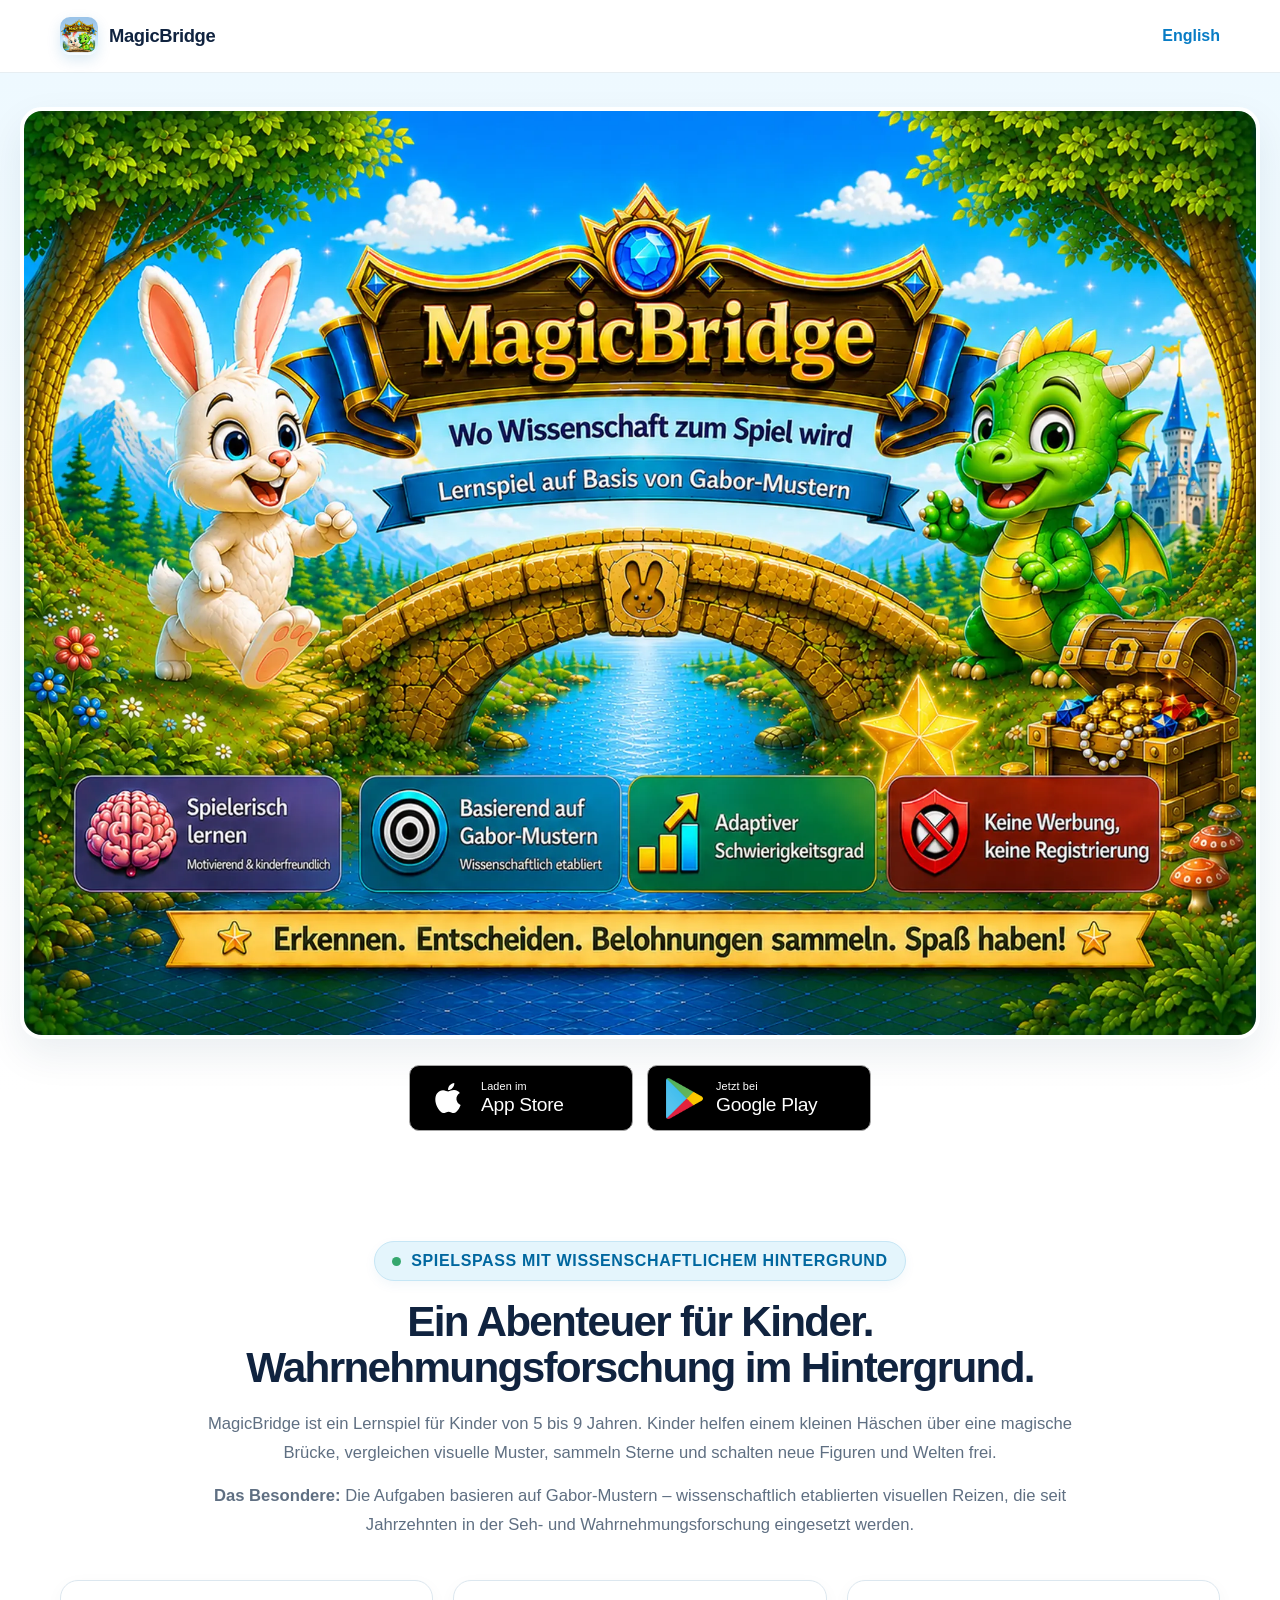
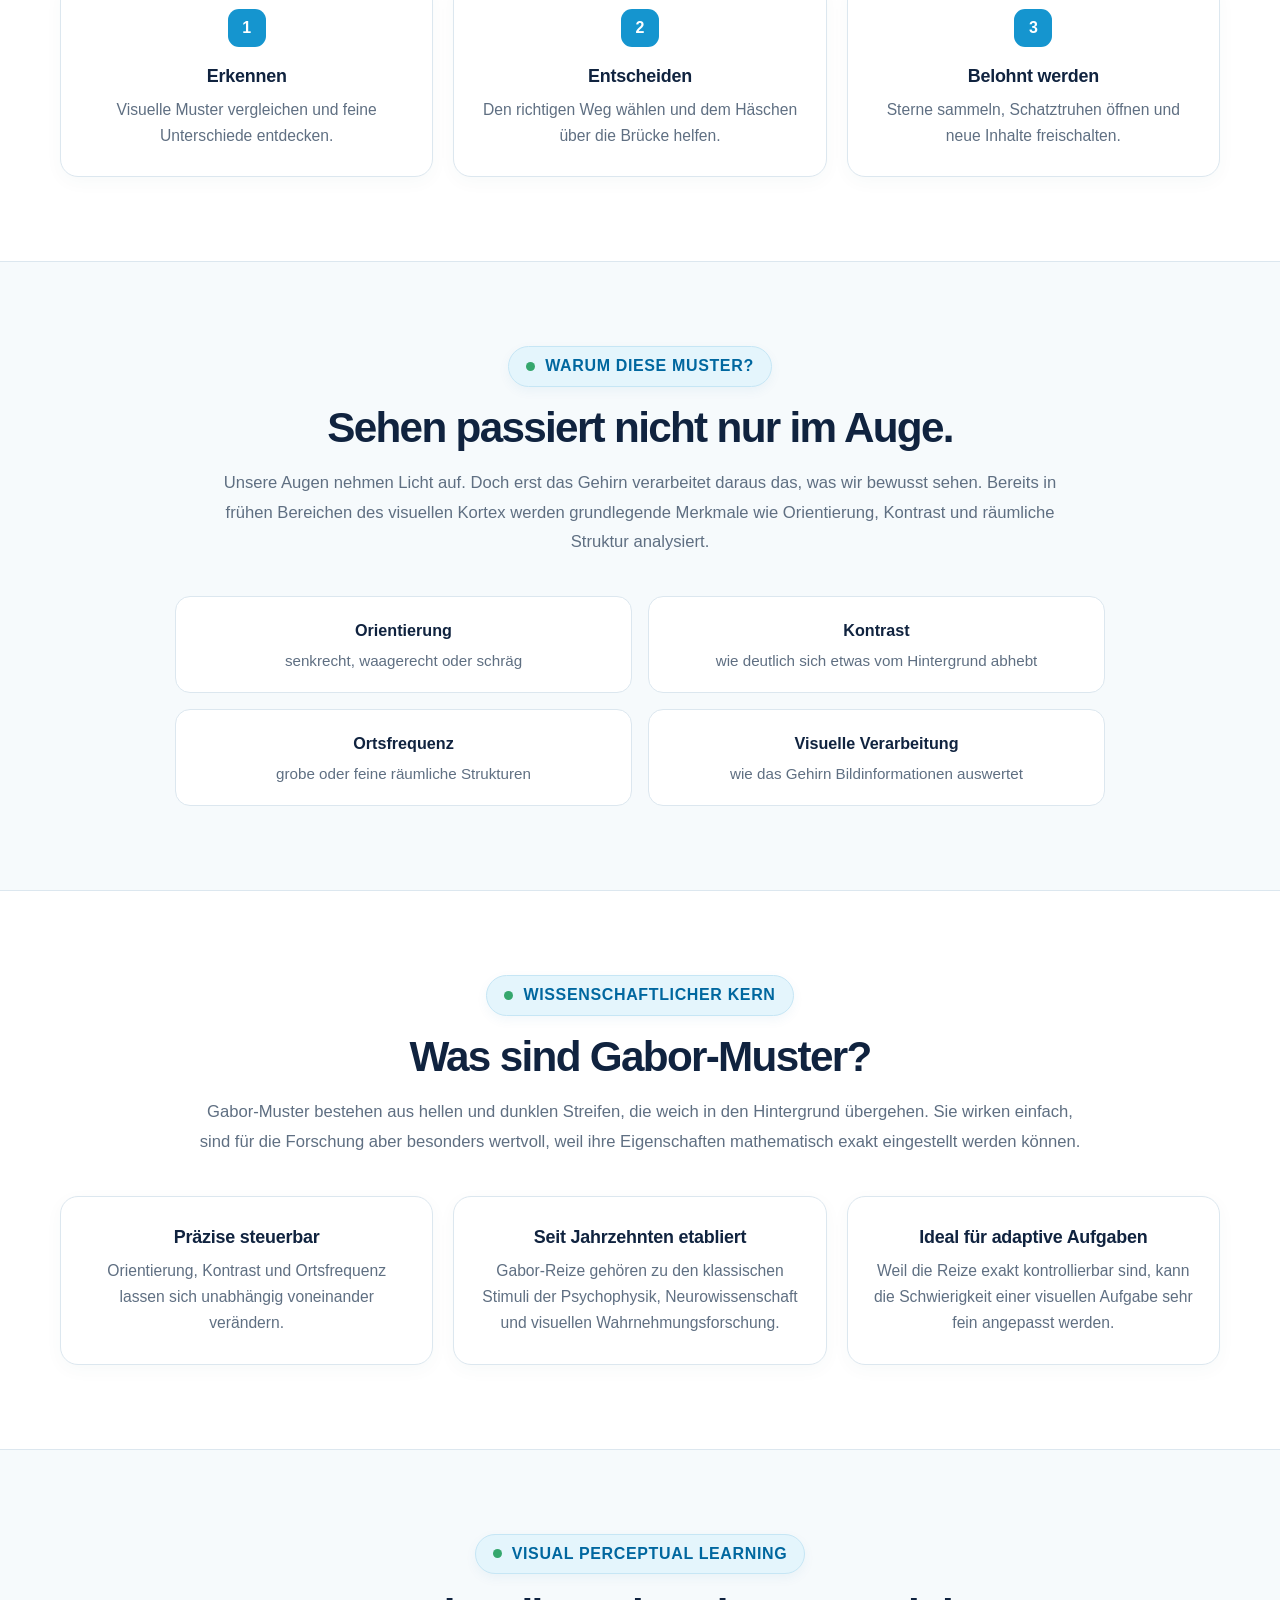
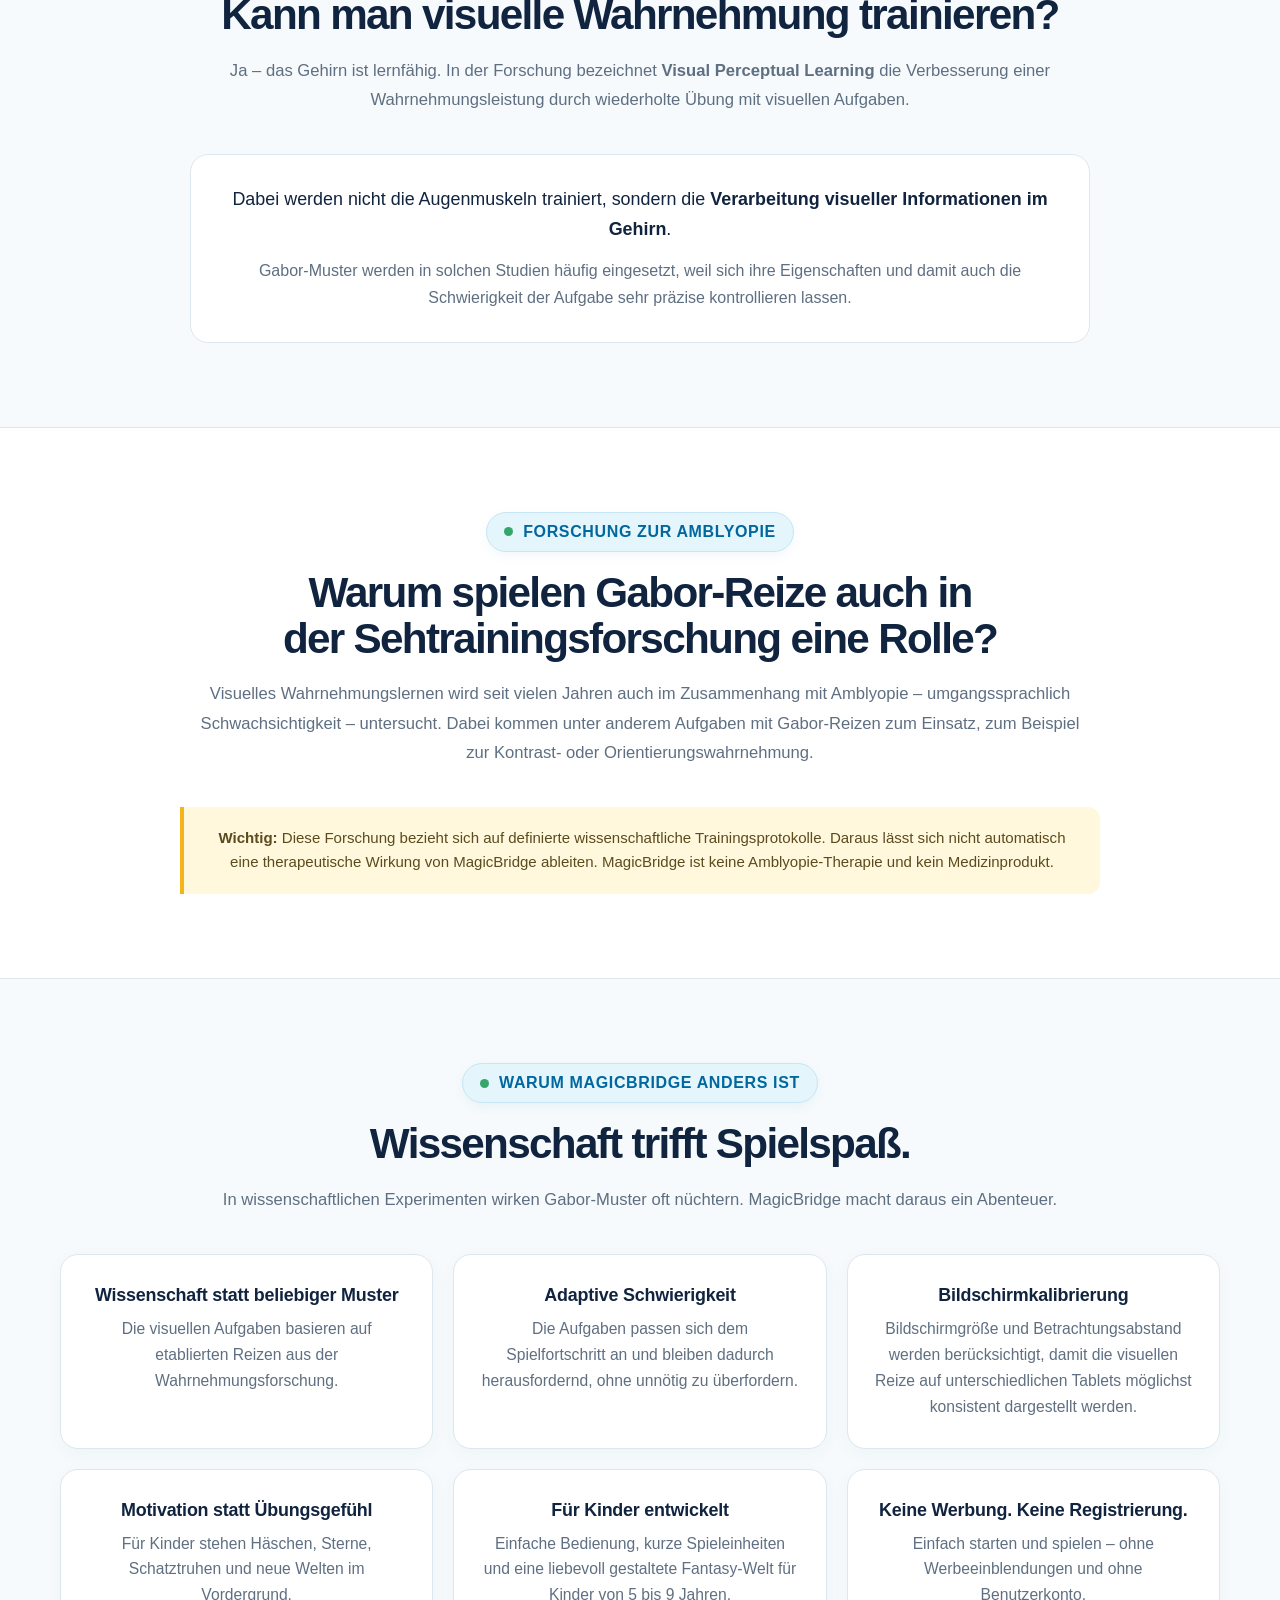
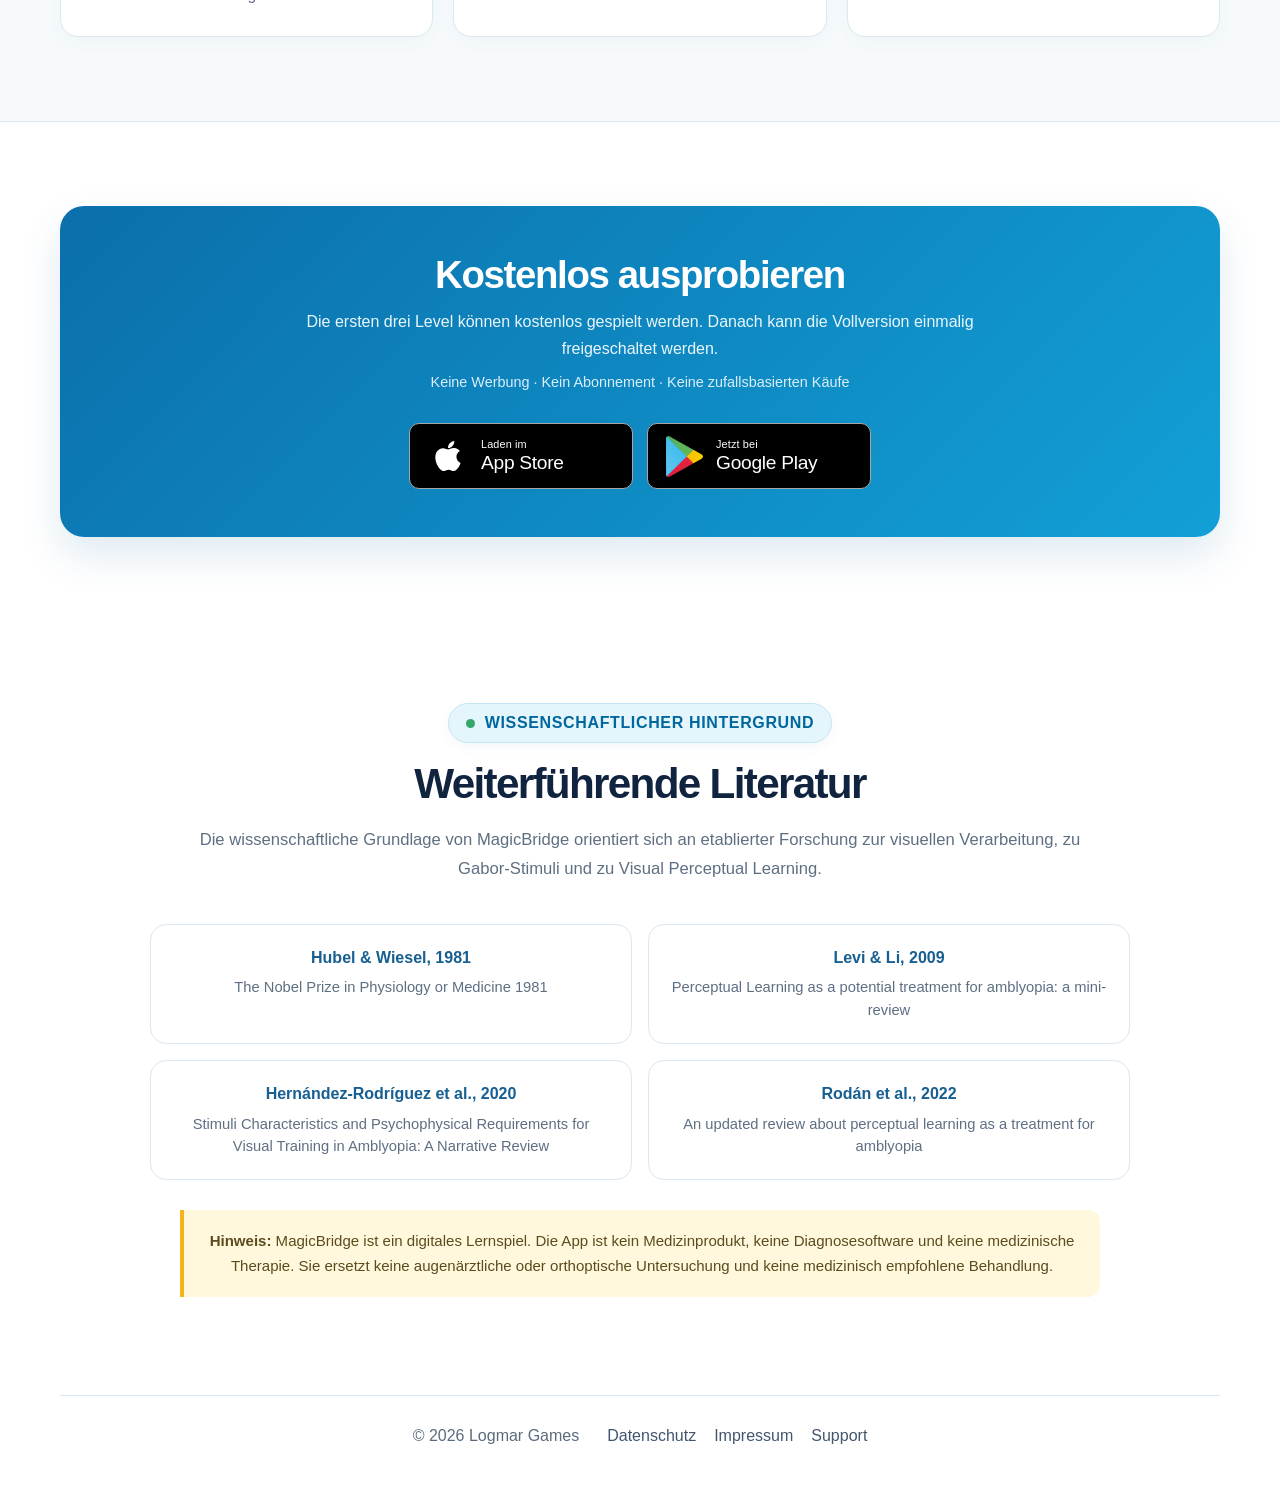
==== index.html @ a74303e8 "Standardize scientific literature references" ====
<!doctype html>
<html lang="de">
<head>
  <meta charset="utf-8">
  <meta name="viewport" content="width=device-width,initial-scale=1">
  <meta name="description" content="MagicBridge – ein wissenschaftlich inspiriertes Lernspiel für Kinder auf Basis von Gabor-Mustern aus der visuellen Wahrnehmungsforschung.">
  <title>MagicBridge – Wo Wissenschaft zum Spiel wird</title>
  <link rel="icon" href="/assets/app-icon.png">
  <link rel="stylesheet" href="/assets/site.css?v=20260907-7">
</head>
<body class="home-page">
  <header class="site-header">
    <div class="wrap nav">
      <a class="brand" href="/" aria-label="MagicBridge Startseite"><img class="brand-mark" src="/assets/app-icon.png" alt=""><span>MagicBridge</span></a>
      <a class="home-lang" href="/en/" lang="en">English</a>
    </div>
  </header>
  <main>
    <section class="home-main">
      <div class="home-wrap">
        <img class="showcase-image" src="/assets/showcase-de.webp" alt="MagicBridge – Wo Wissenschaft zum Spiel wird. Lernspiel auf Basis von Gabor-Mustern.">
        <div class="stores home-stores" aria-label="MagicBridge herunterladen">
          <a class="store" href="https://apps.apple.com/us/app/magicbridge-gabor-game/id6802226492" target="_blank" rel="noopener"><svg viewBox="0 0 24 24" aria-hidden="true"><path d="M17.05 20.28c-.98.95-2.05.8-3.08.35-1.09-.46-2.09-.48-3.24 0-1.44.62-2.2.44-3.06-.35C2.79 15.25 3.51 7.59 9.05 7.31c1.35.07 2.29.74 3.08.79 1.18-.24 2.31-.93 3.57-.84 1.51.12 2.65.72 3.4 1.8-3.12 1.87-2.38 5.98.48 7.13-.57 1.5-1.31 2.99-2.53 4.1zM12.03 7.25C11.88 5.02 13.69 3.18 15.77 3c.29 2.58-2.34 4.5-3.74 4.25z"/></svg><span><small>Laden im</small><b>App Store</b></span></a>
          <a class="store" href="https://play.google.com/store/apps/details?id=games.logmar.magicbridge" target="_blank" rel="noopener"><svg viewBox="0 0 24 24" aria-hidden="true"><path d="M3.18 2.44c-.4.43-.64 1.09-.64 1.94v15.24c0 .85.24 1.51.65 1.94l.07.06L12 12.88v-1.76L3.25 2.38l-.07.06zm11.73 13.35L12 12.88v-1.76l2.92-2.92.07.04 3.46 1.97c.99.56.99 1.48 0 2.05l-3.46 1.97-.08.06zm-.89.89L11.12 13.77 4.03 20.86c.52.55 1.39.62 2.36.07l7.63-4.25zM4.03 3.14l7.09 7.09 2.9-2.91-7.63-4.25c-.97-.54-1.84-.47-2.36.07z"/></svg><span><small>Jetzt bei</small><b>Google Play</b></span></a>
        </div>
      </div>
    </section>

    <section class="section home-intro"><div class="wrap"><div class="section-head section-head-wide centered"><span class="eyebrow">Spielspaß mit wissenschaftlichem Hintergrund</span><h2>Ein Abenteuer für Kinder. Wahrnehmungsforschung im Hintergrund.</h2><p>MagicBridge ist ein Lernspiel für Kinder von 5 bis 9 Jahren. Kinder helfen einem kleinen Häschen über eine magische Brücke, vergleichen visuelle Muster, sammeln Sterne und schalten neue Figuren und Welten frei.</p><p><strong>Das Besondere:</strong> Die Aufgaben basieren auf Gabor-Mustern – wissenschaftlich etablierten visuellen Reizen, die seit Jahrzehnten in der Seh- und Wahrnehmungsforschung eingesetzt werden.</p></div><div class="cards cards-3"><article class="card"><div class="num">1</div><h3>Erkennen</h3><p>Visuelle Muster vergleichen und feine Unterschiede entdecken.</p></article><article class="card"><div class="num">2</div><h3>Entscheiden</h3><p>Den richtigen Weg wählen und dem Häschen über die Brücke helfen.</p></article><article class="card"><div class="num">3</div><h3>Belohnt werden</h3><p>Sterne sammeln, Schatztruhen öffnen und neue Inhalte freischalten.</p></article></div></div></section>

    <section class="section section-soft"><div class="wrap narrow-content"><div class="section-head section-head-wide"><span class="eyebrow">Warum diese Muster?</span><h2>Sehen passiert nicht nur im Auge.</h2><p>Unsere Augen nehmen Licht auf. Doch erst das Gehirn verarbeitet daraus das, was wir bewusst sehen. Bereits in frühen Bereichen des visuellen Kortex werden grundlegende Merkmale wie Orientierung, Kontrast und räumliche Struktur analysiert.</p></div><div class="feature-grid"><div class="feature"><strong>Orientierung</strong><span>senkrecht, waagerecht oder schräg</span></div><div class="feature"><strong>Kontrast</strong><span>wie deutlich sich etwas vom Hintergrund abhebt</span></div><div class="feature"><strong>Ortsfrequenz</strong><span>grobe oder feine räumliche Strukturen</span></div><div class="feature"><strong>Visuelle Verarbeitung</strong><span>wie das Gehirn Bildinformationen auswertet</span></div></div></div></section>

    <section class="section"><div class="wrap"><div class="section-head section-head-wide"><span class="eyebrow">Wissenschaftlicher Kern</span><h2>Was sind Gabor-Muster?</h2><p>Gabor-Muster bestehen aus hellen und dunklen Streifen, die weich in den Hintergrund übergehen. Sie wirken einfach, sind für die Forschung aber besonders wertvoll, weil ihre Eigenschaften mathematisch exakt eingestellt werden können.</p></div><div class="cards cards-3"><article class="card"><h3>Präzise steuerbar</h3><p>Orientierung, Kontrast und Ortsfrequenz lassen sich unabhängig voneinander verändern.</p></article><article class="card"><h3>Seit Jahrzehnten etabliert</h3><p>Gabor-Reize gehören zu den klassischen Stimuli der Psychophysik, Neurowissenschaft und visuellen Wahrnehmungsforschung.</p></article><article class="card"><h3>Ideal für adaptive Aufgaben</h3><p>Weil die Reize exakt kontrollierbar sind, kann die Schwierigkeit einer visuellen Aufgabe sehr fein angepasst werden.</p></article></div></div></section>

    <section class="section section-soft"><div class="wrap narrow-content"><div class="section-head section-head-wide"><span class="eyebrow">Visual Perceptual Learning</span><h2>Kann man visuelle Wahrnehmung trainieren?</h2><p>Ja – das Gehirn ist lernfähig. In der Forschung bezeichnet <strong>Visual Perceptual Learning</strong> die Verbesserung einer Wahrnehmungsleistung durch wiederholte Übung mit visuellen Aufgaben.</p></div><div class="science-callout"><p class="big-quote">Dabei werden nicht die Augenmuskeln trainiert, sondern die <strong>Verarbeitung visueller Informationen im Gehirn</strong>.</p><p>Gabor-Muster werden in solchen Studien häufig eingesetzt, weil sich ihre Eigenschaften und damit auch die Schwierigkeit der Aufgabe sehr präzise kontrollieren lassen.</p></div></div></section>

    <section class="section"><div class="wrap narrow-content"><div class="section-head section-head-wide"><span class="eyebrow">Forschung zur Amblyopie</span><h2>Warum spielen Gabor-Reize auch in der Sehtrainingsforschung eine Rolle?</h2><p>Visuelles Wahrnehmungslernen wird seit vielen Jahren auch im Zusammenhang mit Amblyopie – umgangssprachlich Schwachsichtigkeit – untersucht. Dabei kommen unter anderem Aufgaben mit Gabor-Reizen zum Einsatz, zum Beispiel zur Kontrast- oder Orientierungswahrnehmung.</p></div><div class="notice"><strong>Wichtig:</strong> Diese Forschung bezieht sich auf definierte wissenschaftliche Trainingsprotokolle. Daraus lässt sich nicht automatisch eine therapeutische Wirkung von MagicBridge ableiten. MagicBridge ist keine Amblyopie-Therapie und kein Medizinprodukt.</div></div></section>

    <section class="section section-soft"><div class="wrap"><div class="section-head section-head-wide centered"><span class="eyebrow">Warum MagicBridge anders ist</span><h2>Wissenschaft trifft Spielspaß.</h2><p>In wissenschaftlichen Experimenten wirken Gabor-Muster oft nüchtern. MagicBridge macht daraus ein Abenteuer.</p></div><div class="cards cards-3 feature-cards"><article class="card"><h3>Wissenschaft statt beliebiger Muster</h3><p>Die visuellen Aufgaben basieren auf etablierten Reizen aus der Wahrnehmungsforschung.</p></article><article class="card"><h3>Adaptive Schwierigkeit</h3><p>Die Aufgaben passen sich dem Spielfortschritt an und bleiben dadurch herausfordernd, ohne unnötig zu überfordern.</p></article><article class="card"><h3>Bildschirmkalibrierung</h3><p>Bildschirmgröße und Betrachtungsabstand werden berücksichtigt, damit die visuellen Reize auf unterschiedlichen Tablets möglichst konsistent dargestellt werden.</p></article><article class="card"><h3>Motivation statt Übungsgefühl</h3><p>Für Kinder stehen Häschen, Sterne, Schatztruhen und neue Welten im Vordergrund.</p></article><article class="card"><h3>Für Kinder entwickelt</h3><p>Einfache Bedienung, kurze Spieleinheiten und eine liebevoll gestaltete Fantasy-Welt für Kinder von 5 bis 9 Jahren.</p></article><article class="card"><h3>Keine Werbung. Keine Registrierung.</h3><p>Einfach starten und spielen – ohne Werbeeinblendungen und ohne Benutzerkonto.</p></article></div></div></section>

    <section class="section"><div class="wrap"><div class="cta"><div class="cta-copy"><h2>Kostenlos ausprobieren</h2><p>Die ersten drei Level können kostenlos gespielt werden. Danach kann die Vollversion einmalig freigeschaltet werden.</p><p class="cta-micro">Keine Werbung · Kein Abonnement · Keine zufallsbasierten Käufe</p></div><div class="stores cta-stores" aria-label="MagicBridge herunterladen"><a class="store store-light" href="https://apps.apple.com/us/app/magicbridge-gabor-game/id6802226492" target="_blank" rel="noopener"><svg viewBox="0 0 24 24" aria-hidden="true"><path d="M17.05 20.28c-.98.95-2.05.8-3.08.35-1.09-.46-2.09-.48-3.24 0-1.44.62-2.2.44-3.06-.35C2.79 15.25 3.51 7.59 9.05 7.31c1.35.07 2.29.74 3.08.79 1.18-.24 2.31-.93 3.57-.84 1.51.12 2.65.72 3.4 1.8-3.12 1.87-2.38 5.98.48 7.13-.57 1.5-1.31 2.99-2.53 4.1zM12.03 7.25C11.88 5.02 13.69 3.18 15.77 3c.29 2.58-2.34 4.5-3.74 4.25z"/></svg><span><small>Laden im</small><b>App Store</b></span></a><a class="store store-light" href="https://play.google.com/store/apps/details?id=games.logmar.magicbridge" target="_blank" rel="noopener"><svg viewBox="0 0 24 24" aria-hidden="true"><path d="M3.18 2.44c-.4.43-.64 1.09-.64 1.94v15.24c0 .85.24 1.51.65 1.94l.07.06L12 12.88v-1.76L3.25 2.38l-.07.06zm11.73 13.35L12 12.88v-1.76l2.92-2.92.07.04 3.46 1.97c.99.56.99 1.48 0 2.05l-3.46 1.97-.08.06zm-.89.89L11.12 13.77 4.03 20.86c.52.55 1.39.62 2.36.07l7.63-4.25zM4.03 3.14l7.09 7.09 2.9-2.91-7.63-4.25c-.97-.54-1.84-.47-2.36.07z"/></svg><span><small>Jetzt bei</small><b>Google Play</b></span></a></div></div></div></section>

    <section class="section science-sources"><div class="wrap"><div class="section-head section-head-wide"><span class="eyebrow">Wissenschaftlicher Hintergrund</span><h2>Weiterführende Literatur</h2><p>Die wissenschaftliche Grundlage von MagicBridge orientiert sich an etablierter Forschung zur visuellen Verarbeitung, zu Gabor-Stimuli und zu Visual Perceptual Learning.</p></div><div class="source-list"><a href="https://www.nobelprize.org/prizes/medicine/1981/summary/" target="_blank" rel="noopener"><strong>Hubel &amp; Wiesel, 1981</strong><span>The Nobel Prize in Physiology or Medicine 1981</span></a><a href="https://pmc.ncbi.nlm.nih.gov/articles/PMC2764839/" target="_blank" rel="noopener"><strong>Levi &amp; Li, 2009</strong><span>Perceptual Learning as a potential treatment for amblyopia: a mini-review</span></a><a href="https://pmc.ncbi.nlm.nih.gov/articles/PMC7764820/" target="_blank" rel="noopener"><strong>Hernández-Rodríguez et al., 2020</strong><span>Stimuli Characteristics and Psychophysical Requirements for Visual Training in Amblyopia: A Narrative Review</span></a><a href="https://pmc.ncbi.nlm.nih.gov/articles/PMC8712591/" target="_blank" rel="noopener"><strong>Rodán et al., 2022</strong><span>An updated review about perceptual learning as a treatment for amblyopia</span></a></div><div class="notice notice-bottom"><strong>Hinweis:</strong> MagicBridge ist ein digitales Lernspiel. Die App ist kein Medizinprodukt, keine Diagnosesoftware und keine medizinische Therapie. Sie ersetzt keine augenärztliche oder orthoptische Untersuchung und keine medizinisch empfohlene Behandlung.</div></div></section>
  </main>
  <footer class="site-footer home-footer"><div class="wrap footer-row"><span>© 2026 Logmar Games</span><nav class="footer-links" aria-label="Rechtliches und Support"><a href="/privacy/">Datenschutz</a><a href="/impressum/">Impressum</a><a href="/support/">Support</a></nav></div></footer>
</body>
</html>
---- assets/site.css ----
:root{
  --ink:#10233f;
  --muted:#5f6f82;
  --blue:#087cc5;
  --blue-deep:#0a67a3;
  --blue-soft:#eaf7fd;
  --gold:#f4b41b;
  --green:#35a76d;
  --paper:#ffffff;
  --mist:#f6fafc;
  --line:#dce7ef;
  --shadow:0 16px 38px rgba(18,54,82,.08);
}
*{box-sizing:border-box}
html{scroll-behavior:smooth}
body{margin:0;font-family:Inter,ui-sans-serif,-apple-system,BlinkMacSystemFont,"Segoe UI",sans-serif;color:var(--ink);background:#fff;font-size:16px;line-height:1.7;-webkit-font-smoothing:antialiased;text-rendering:optimizeLegibility}
a{color:inherit}
.wrap{width:min(1160px,calc(100% - 48px));margin:auto}
.site-header{position:sticky;top:0;z-index:10;background:rgba(255,255,255,.96);backdrop-filter:blur(14px);border-bottom:1px solid rgba(25,92,131,.10)}
.nav{height:72px;display:flex;align-items:center;justify-content:space-between;gap:28px}
.brand{display:flex;align-items:center;gap:11px;text-decoration:none;font-weight:850;font-size:1.15rem;letter-spacing:-.02em}
.brand-mark{width:38px;height:38px;border-radius:10px;display:block;object-fit:cover;box-shadow:0 5px 14px rgba(0,111,181,.15)}
.home-lang{color:var(--blue);font-weight:800;text-decoration:none}.home-lang:hover{text-decoration:underline}
.links{display:flex;align-items:center;gap:24px;font-weight:700;font-size:.94rem}.links a{text-decoration:none;color:#3d5067}.links a:hover{color:var(--blue)}.lang{border-left:1px solid var(--line);padding-left:20px;color:var(--blue)!important}
.home-page{min-height:100vh;display:flex;flex-direction:column;background:#fff}
.home-main{padding:34px 0 26px;background:linear-gradient(180deg,#eef9ff 0,#fff 94%)}
.home-wrap{width:min(1240px,calc(100% - 40px));margin:auto}
.showcase-image{display:block;width:100%;height:auto;border-radius:22px;border:4px solid rgba(255,255,255,.96);box-shadow:var(--shadow)}
.stores{display:flex;flex-wrap:wrap;gap:14px;margin:0}
.home-stores{justify-content:center;margin:26px 0 0}
.store,.store-light{display:inline-flex;align-items:center;justify-content:flex-start;gap:13px;width:224px;min-height:66px;padding:10px 18px;text-decoration:none;color:#fff!important;background:#000!important;border:1px solid #a6a6a6!important;border-radius:10px;box-shadow:none;transition:.18s transform,.18s box-shadow}
.store:hover,.store-light:hover{transform:translateY(-2px);box-shadow:0 7px 16px rgba(0,0,0,.14)}
.store span,.store-light span{display:block;text-align:left}.store b,.store-light b{display:block;color:#fff;font-size:1.2rem;line-height:1.02;font-weight:500;letter-spacing:-.015em}.store small,.store-light small{display:block;color:#fff!important;font-size:.68rem;line-height:1.05;margin-bottom:3px;white-space:nowrap;opacity:1;font-weight:500;letter-spacing:.012em}
.store[href*="apps.apple.com"],.store-light[href*="apps.apple.com"]{font-family:-apple-system,BlinkMacSystemFont,"SF Pro Display","Helvetica Neue",Arial,sans-serif}
.store[href*="apps.apple.com"] svg,.store-light[href*="apps.apple.com"] svg{width:40px;height:40px;display:block;fill:#fff;flex:none}
.store[href*="play.google.com"],.store-light[href*="play.google.com"]{font-family:Roboto,"Google Sans",Arial,sans-serif}
.store[href*="play.google.com"] svg,.store-light[href*="play.google.com"] svg{display:none}
.store[href*="play.google.com"]::before,.store-light[href*="play.google.com"]::before{content:"";width:37px;height:41px;flex:none;background:url('/assets/google-play-seeklogo.png?v=1') center/contain no-repeat}
.section{padding:84px 0}.section-soft{background:var(--mist);border-block:1px solid var(--line)}.narrow-content{max-width:1160px;margin:auto}
.section-head,.section-head.centered,.section-head-wide{max-width:1000px;margin:0 auto 40px;text-align:center}
.section-head h2{margin:18px auto 18px;max-width:960px;font-size:clamp(2.25rem,3.3vw,3.05rem);line-height:1.08;letter-spacing:-.04em;text-wrap:balance;overflow-wrap:normal;word-break:normal;hyphens:none}
.section-head p{margin:0 auto 14px;max-width:900px;color:var(--muted);font-size:1.04rem;line-height:1.76;text-wrap:pretty}.section-head p:last-child{margin-bottom:0}
.eyebrow{display:inline-flex;align-items:center;gap:10px;padding:10px 17px;border-radius:999px;background:#e4f5fc;color:#00679f;border:1px solid #c6e6f5;font-size:1rem;font-weight:900;letter-spacing:.04em;text-transform:uppercase;line-height:1.15;box-shadow:0 4px 12px rgba(0,109,169,.055)}
.eyebrow:before{content:"";width:9px;height:9px;border-radius:50%;background:var(--green);flex:none}
.cards{display:grid;gap:20px}.cards-3{grid-template-columns:repeat(3,minmax(0,1fr))}.card{background:#fff;border:1px solid var(--line);border-radius:18px;padding:28px 26px;text-align:center;box-shadow:0 5px 18px rgba(35,73,99,.035)}
.num{width:38px;height:38px;border-radius:11px;background:#1595cf;color:#fff;display:grid;place-items:center;font-weight:900;margin:0 auto 17px}.card h3{margin:0 0 9px;font-size:1.12rem;line-height:1.34;letter-spacing:-.012em;text-wrap:balance}.card p{margin:0;color:var(--muted);font-size:.98rem;line-height:1.65}.feature-cards .card{min-height:0}
.feature-grid{display:grid;grid-template-columns:repeat(2,minmax(0,1fr));gap:16px;margin:30px auto 0;max-width:930px}.feature{background:#fff;border:1px solid var(--line);border-radius:15px;padding:20px 22px;text-align:center}.feature strong{display:block;font-size:1.01rem;margin-bottom:4px}.feature span{display:block;color:var(--muted);font-size:.95rem;line-height:1.55}
.science-callout{max-width:900px;margin:0 auto;background:#fff;border:1px solid var(--line);border-radius:18px;padding:30px 34px;text-align:center}.science-callout p{margin:0 auto 13px;color:var(--muted);max-width:820px}.science-callout p:last-child{margin-bottom:0}.science-callout .big-quote{font-size:1.12rem;line-height:1.65;color:var(--ink)}
.notice{max-width:920px;margin:28px auto 0;padding:19px 22px;border-left:4px solid var(--gold);background:#fff8dd;border-radius:0 12px 12px 0;color:#5b4b1d;font-size:.94rem;line-height:1.62;text-align:center}.notice-bottom{margin-top:30px}
.cta{background:linear-gradient(135deg,#0b6fab 0%,#12a0d6 100%);color:#fff;border-radius:24px;padding:48px 44px;display:flex;flex-direction:column;align-items:center;justify-content:center;gap:28px;box-shadow:0 18px 40px rgba(5,91,151,.13);text-align:center}.cta-copy{max-width:780px}.cta h2{font-size:clamp(2.05rem,3vw,2.7rem);line-height:1.1;margin:0 0 13px;letter-spacing:-.035em;text-wrap:balance}.cta p{margin:0 auto 9px;color:#eaf7fd;line-height:1.65;max-width:720px}.cta .cta-micro{font-size:.9rem;color:#d9effb;margin:9px 0 0}.cta-stores{margin:0;flex-direction:row;justify-content:center;flex:none;gap:14px}
.science-sources{padding-top:82px}.source-list{display:grid;grid-template-columns:repeat(2,minmax(0,1fr));gap:16px;max-width:980px;margin:auto}.source-list a{display:flex;flex-direction:column;gap:7px;text-decoration:none;background:#fff;border:1px solid var(--line);border-radius:16px;padding:22px 22px;text-align:center;transition:.18s border-color,.18s background,.18s transform}.source-list a:hover{border-color:#b7d6e8;background:#fbfdff;transform:translateY(-1px)}.source-list strong{font-size:1rem;line-height:1.42;color:#175f91}.source-list span{font-size:.92rem;line-height:1.52;color:var(--muted)}
.site-footer{padding:34px 0 44px;color:#5b6b7c}.home-footer{padding-top:14px}.footer-row{display:flex;justify-content:center;gap:28px;align-items:center;border-top:1px solid var(--line);padding-top:26px;text-align:center;flex-wrap:wrap}.footer-links{display:flex;flex-wrap:wrap;gap:18px}.footer-links a{color:#42566d;text-decoration:none}.footer-links a:hover{color:var(--blue)}
.legal-shell{padding:54px 0 86px}.legal{max-width:900px;margin:auto;background:#fff;border:1px solid var(--line);border-radius:24px;padding:clamp(25px,5vw,56px);box-shadow:var(--shadow)}.legal h1{font-size:clamp(2.15rem,5vw,3.5rem);line-height:1.05;margin:0 0 14px;letter-spacing:-.04em;text-wrap:balance}.legal h2{margin:34px 0 10px;font-size:1.35rem;color:#175f91}.legal p,.legal li{color:#3f5063}.legal ul{padding-left:22px}.legal .meta{color:#687789;margin-bottom:30px}.legal .topline{display:flex;justify-content:space-between;gap:20px;align-items:center;margin-bottom:26px}.legal .topline a{color:var(--blue);font-weight:800;text-decoration:none}.contact-box{padding:22px;border-radius:16px;background:var(--mist);border:1px solid var(--line);margin:25px 0}.contact-box a{color:var(--blue);font-weight:800}.back{display:inline-flex;gap:8px;align-items:center;color:var(--blue);font-weight:800;text-decoration:none}.legal .privacy-title{font-size:clamp(1.8rem,4vw,2.75rem);line-height:1.12;letter-spacing:-.035em}
@media(max-width:900px){.section{padding:68px 0}.cards-3{grid-template-columns:1fr}.source-list{grid-template-columns:1fr}.section-head h2{font-size:clamp(2rem,5.6vw,2.55rem);max-width:860px}.section-head p{font-size:1rem}.cta-stores{flex-wrap:wrap}}
@media(max-width:580px){.wrap{width:min(100% - 28px,1160px)}.home-wrap{width:min(100% - 18px,1240px)}.nav{height:64px}.brand{font-size:1.04rem}.brand-mark{width:36px;height:36px}.showcase-image{border-width:3px;border-radius:16px}.home-main{padding-top:16px}.home-stores{align-items:center;flex-direction:column;margin-top:20px}.home-stores .store{width:224px;max-width:100%;margin:auto}.section{padding:54px 0}.section-head{margin-bottom:30px}.section-head h2{font-size:clamp(1.85rem,8vw,2.2rem);line-height:1.12;max-width:100%;margin-top:14px}.section-head p{font-size:.98rem;line-height:1.7}.eyebrow{font-size:.82rem;letter-spacing:.035em;padding:9px 13px}.card{padding:22px}.feature-grid{grid-template-columns:1fr}.science-callout{padding:24px}.notice{font-size:.9rem}.cta{padding:32px 22px;gap:24px;border-radius:20px}.cta-stores{width:100%;flex-direction:column;align-items:center}.cta-stores .store{width:224px;max-width:100%}.source-list a{padding:20px}.footer-row{flex-direction:column;gap:12px}.legal-shell{padding:24px 0 55px}.legal{border-radius:18px}.legal .topline{align-items:flex-start;flex-direction:column}}
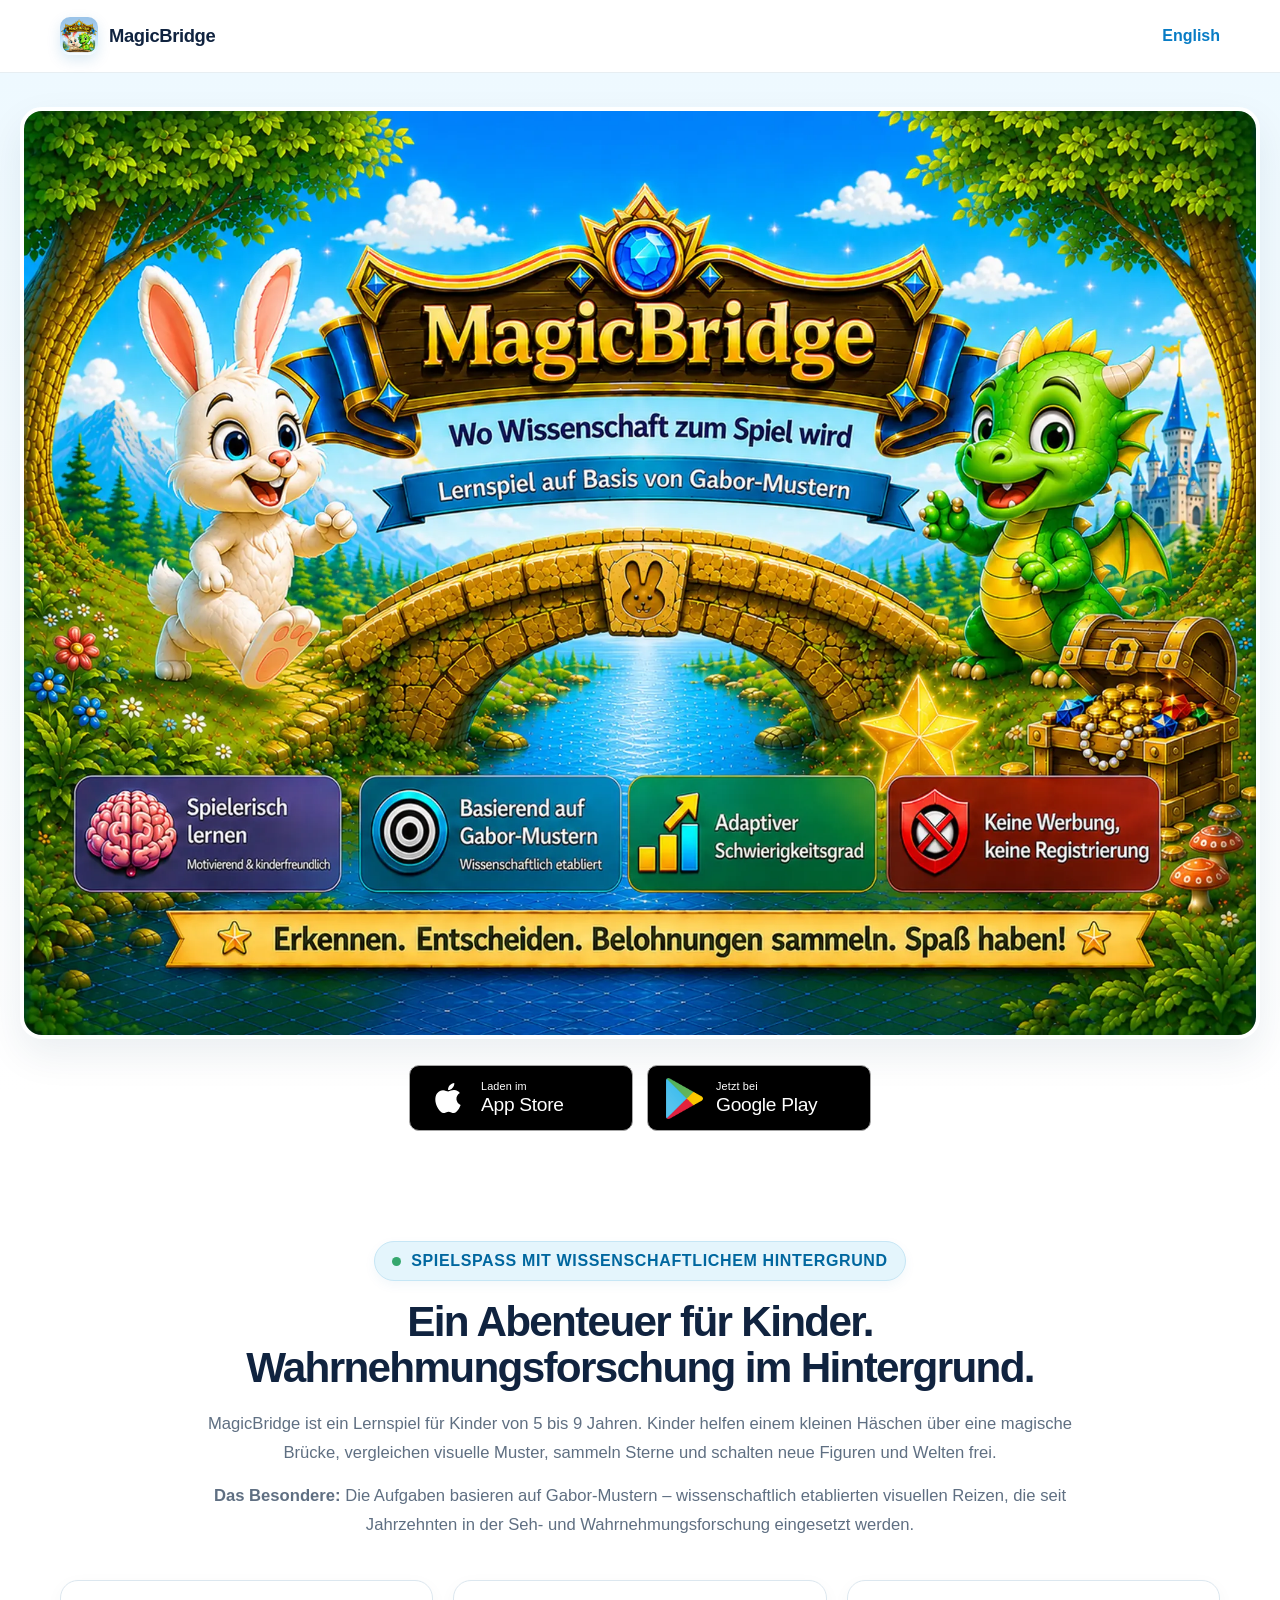
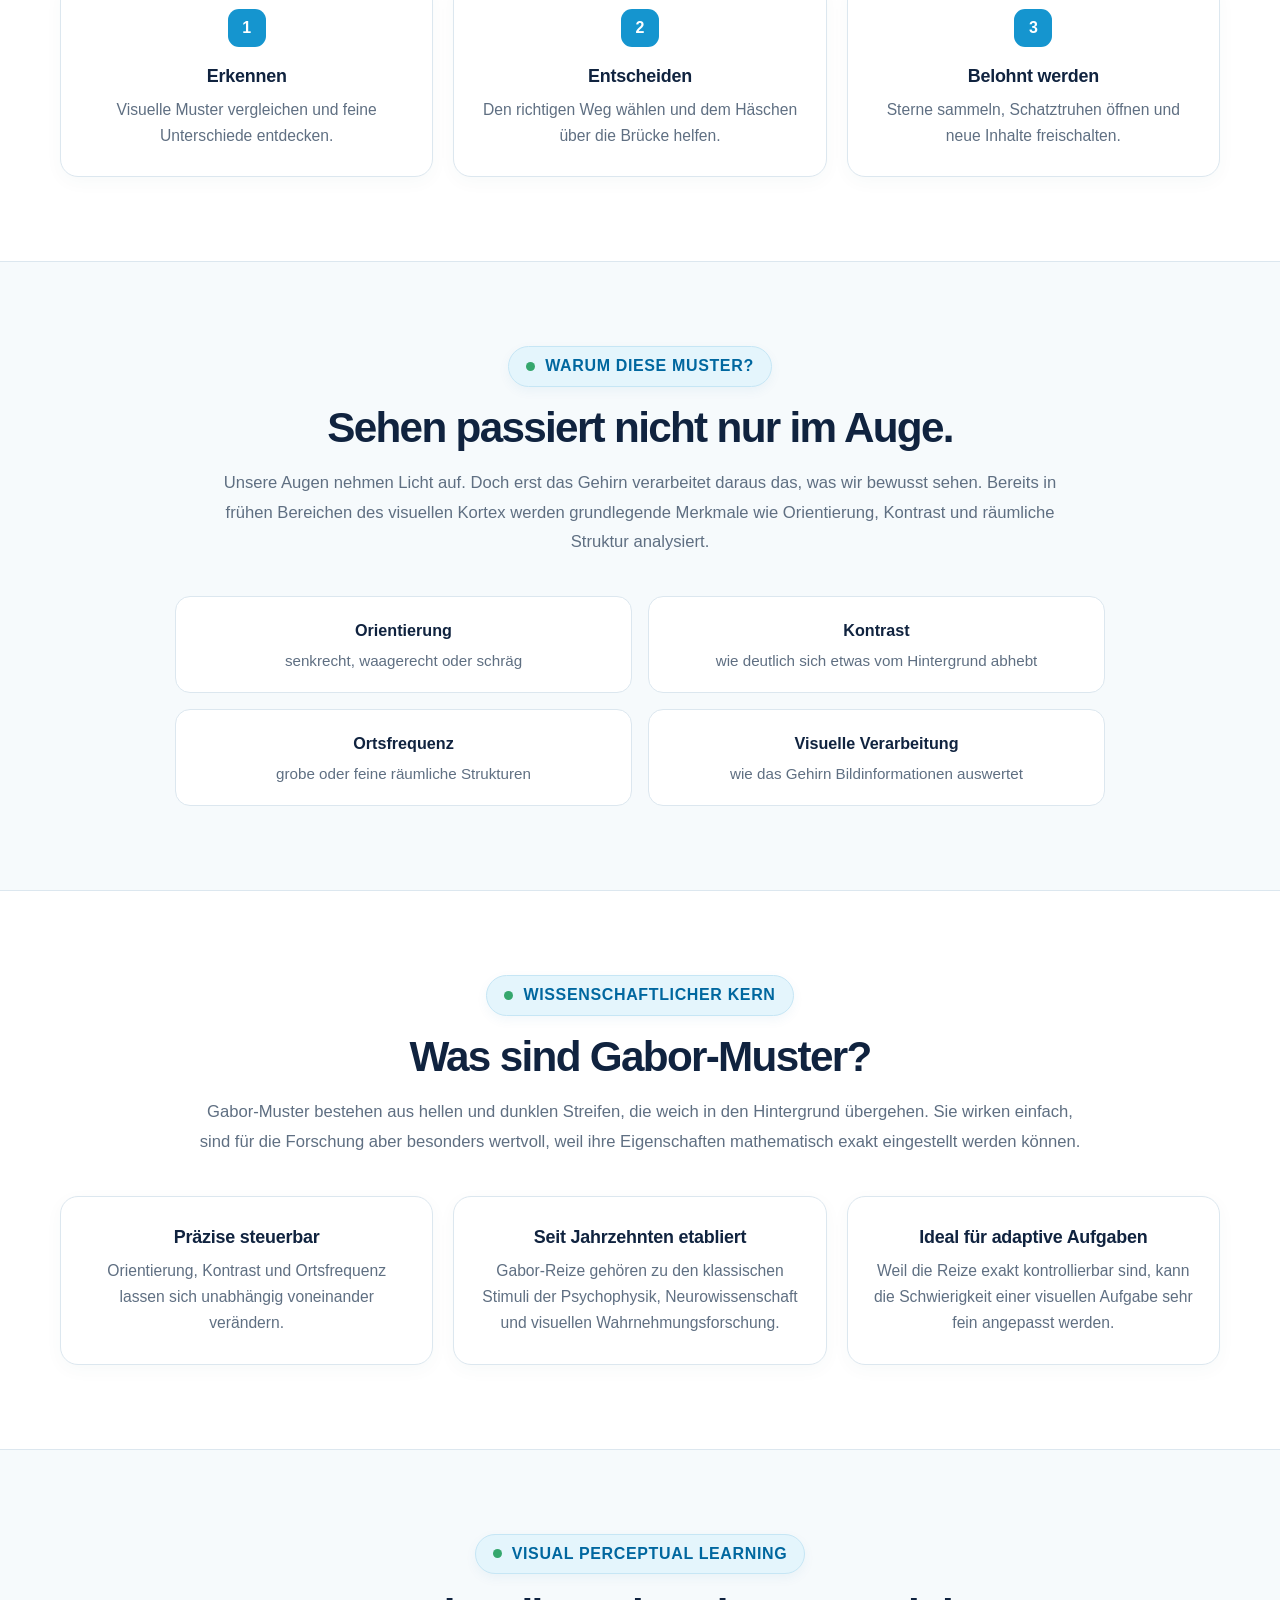
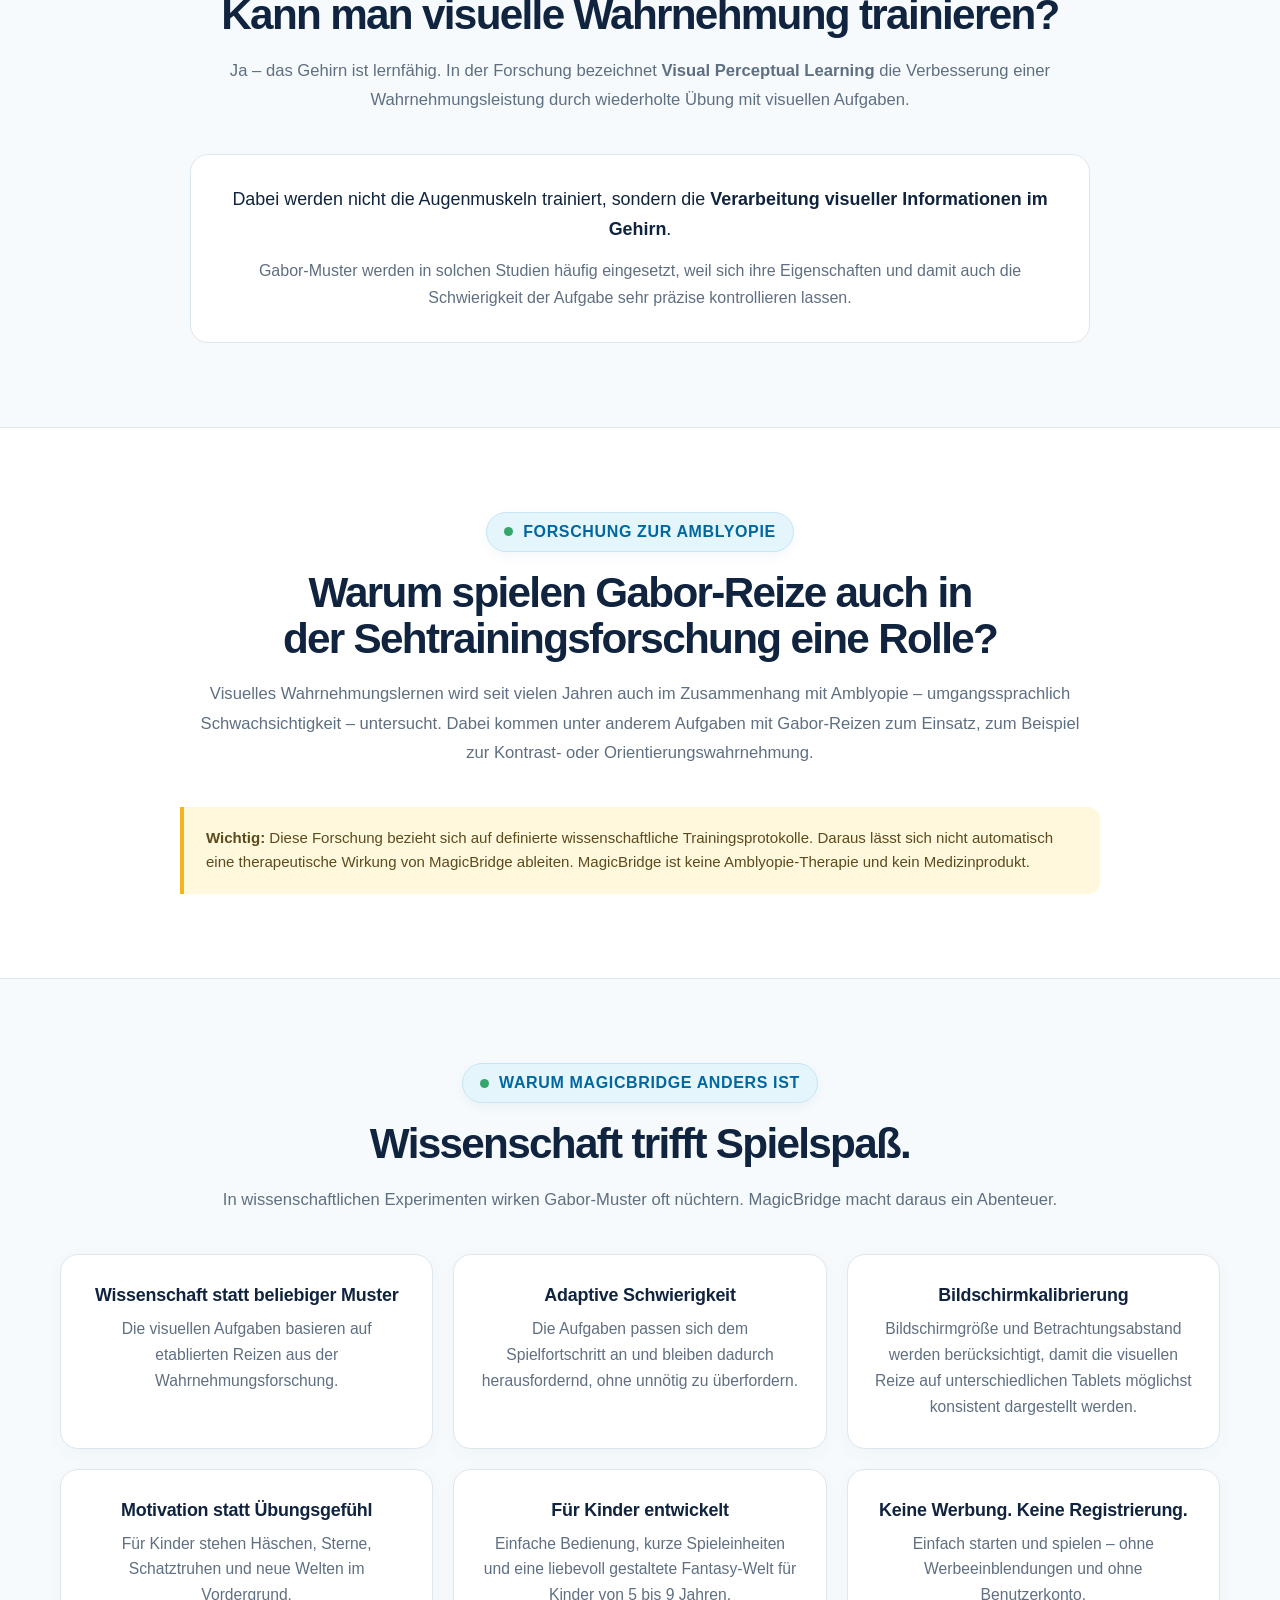
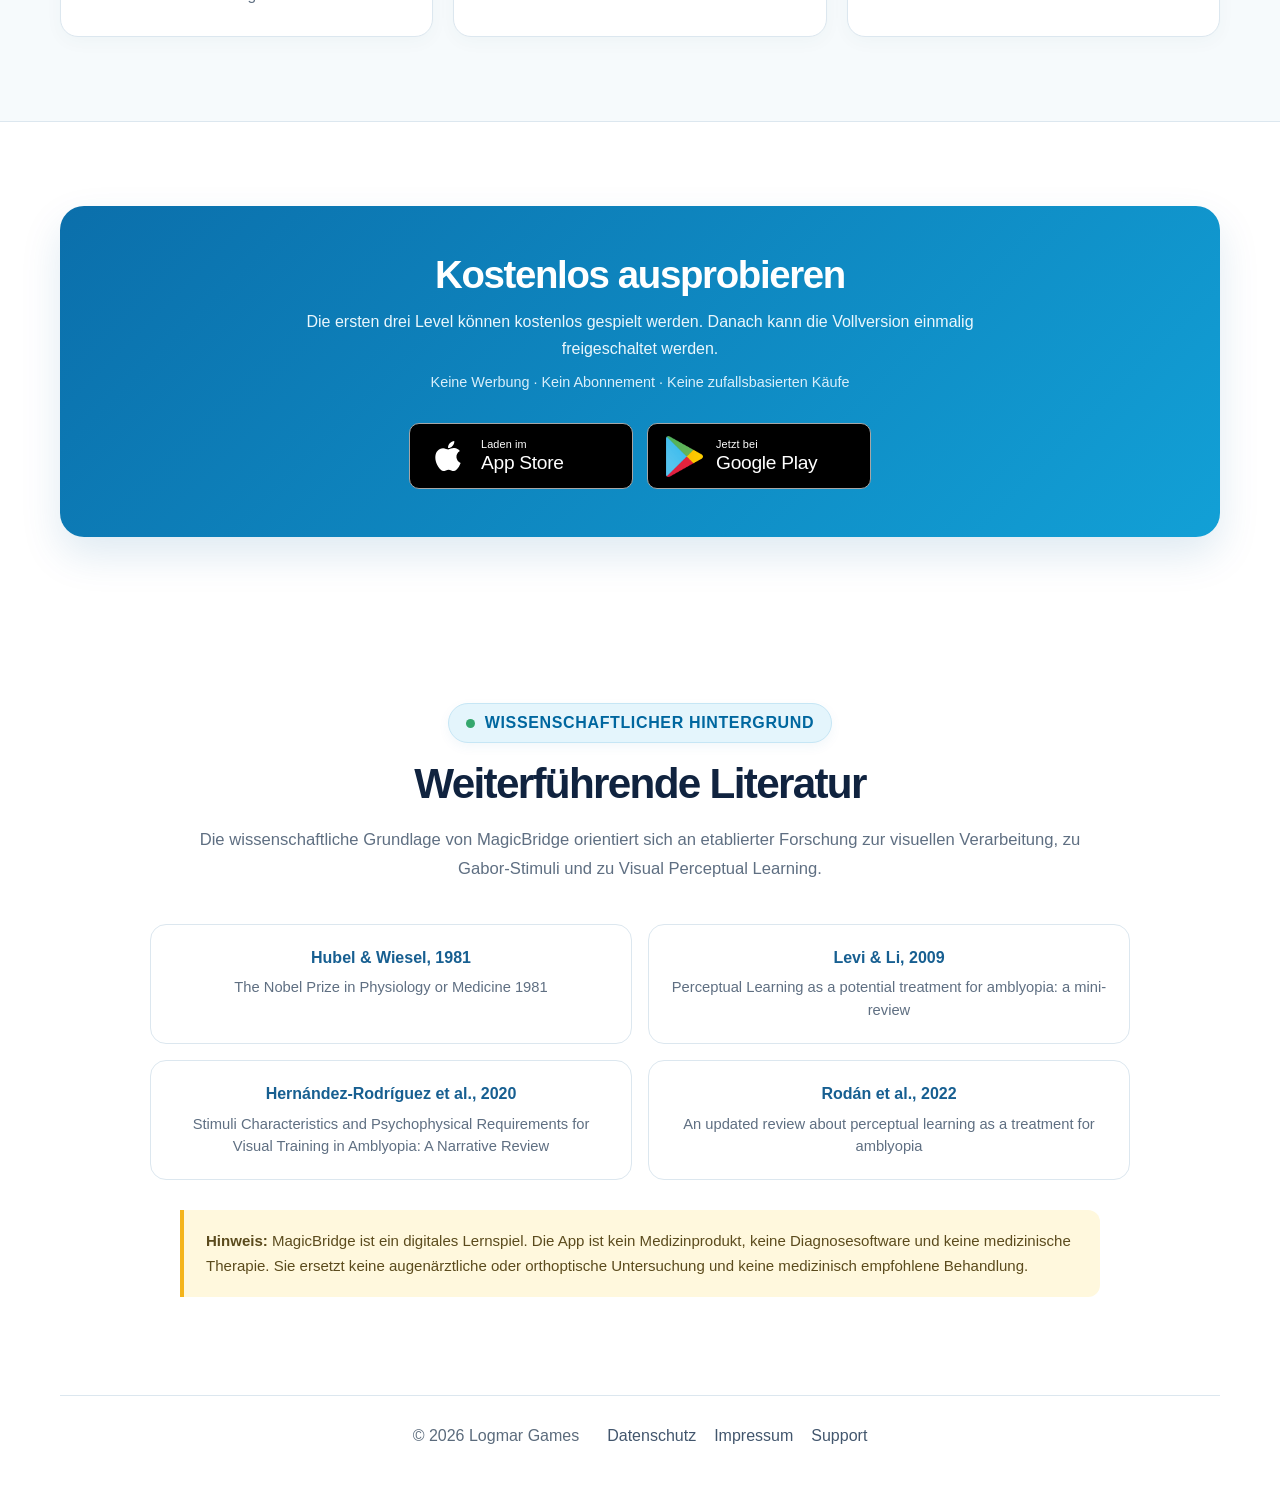
==== commit 7957ee52: "Bump stylesheet version for notice alignment" ====
--- a/index.html
+++ b/index.html
@@ -5,8 +5,12 @@
   <meta name="viewport" content="width=device-width,initial-scale=1">
   <meta name="description" content="MagicBridge – ein wissenschaftlich inspiriertes Lernspiel für Kinder auf Basis von Gabor-Mustern aus der visuellen Wahrnehmungsforschung.">
   <title>MagicBridge – Wo Wissenschaft zum Spiel wird</title>
+  <link rel="canonical" href="https://logmar.games/">
+  <link rel="alternate" hreflang="de" href="https://logmar.games/">
+  <link rel="alternate" hreflang="en" href="https://logmar.games/en/">
+  <link rel="alternate" hreflang="x-default" href="https://logmar.games/">
   <link rel="icon" href="/assets/app-icon.png">
-  <link rel="stylesheet" href="/assets/site.css?v=20260907-7">
+  <link rel="stylesheet" href="/assets/site.css?v=20260907-9">
 </head>
 <body class="home-page">
   <header class="site-header">
@@ -16,6 +20,7 @@
     </div>
   </header>
   <main>
+    <h1 class="sr-only">MagicBridge – Wo Wissenschaft zum Spiel wird</h1>
     <section class="home-main">
       <div class="home-wrap">
         <img class="showcase-image" src="/assets/showcase-de.webp" alt="MagicBridge – Wo Wissenschaft zum Spiel wird. Lernspiel auf Basis von Gabor-Mustern.">
--- a/assets/site.css
+++ b/assets/site.css
@@ -15,6 +15,7 @@
 html{scroll-behavior:smooth}
 body{margin:0;font-family:Inter,ui-sans-serif,-apple-system,BlinkMacSystemFont,"Segoe UI",sans-serif;color:var(--ink);background:#fff;font-size:16px;line-height:1.7;-webkit-font-smoothing:antialiased;text-rendering:optimizeLegibility}
 a{color:inherit}
+.sr-only{position:absolute;width:1px;height:1px;padding:0;margin:-1px;overflow:hidden;clip:rect(0,0,0,0);white-space:nowrap;border:0}
 .wrap{width:min(1160px,calc(100% - 48px));margin:auto}
 .site-header{position:sticky;top:0;z-index:10;background:rgba(255,255,255,.96);backdrop-filter:blur(14px);border-bottom:1px solid rgba(25,92,131,.10)}
 .nav{height:72px;display:flex;align-items:center;justify-content:space-between;gap:28px}
@@ -46,7 +47,7 @@
 .num{width:38px;height:38px;border-radius:11px;background:#1595cf;color:#fff;display:grid;place-items:center;font-weight:900;margin:0 auto 17px}.card h3{margin:0 0 9px;font-size:1.12rem;line-height:1.34;letter-spacing:-.012em;text-wrap:balance}.card p{margin:0;color:var(--muted);font-size:.98rem;line-height:1.65}.feature-cards .card{min-height:0}
 .feature-grid{display:grid;grid-template-columns:repeat(2,minmax(0,1fr));gap:16px;margin:30px auto 0;max-width:930px}.feature{background:#fff;border:1px solid var(--line);border-radius:15px;padding:20px 22px;text-align:center}.feature strong{display:block;font-size:1.01rem;margin-bottom:4px}.feature span{display:block;color:var(--muted);font-size:.95rem;line-height:1.55}
 .science-callout{max-width:900px;margin:0 auto;background:#fff;border:1px solid var(--line);border-radius:18px;padding:30px 34px;text-align:center}.science-callout p{margin:0 auto 13px;color:var(--muted);max-width:820px}.science-callout p:last-child{margin-bottom:0}.science-callout .big-quote{font-size:1.12rem;line-height:1.65;color:var(--ink)}
-.notice{max-width:920px;margin:28px auto 0;padding:19px 22px;border-left:4px solid var(--gold);background:#fff8dd;border-radius:0 12px 12px 0;color:#5b4b1d;font-size:.94rem;line-height:1.62;text-align:center}.notice-bottom{margin-top:30px}
+.notice{max-width:920px;margin:28px auto 0;padding:19px 22px;border-left:4px solid var(--gold);background:#fff8dd;border-radius:0 12px 12px 0;color:#5b4b1d;font-size:.94rem;line-height:1.62;text-align:left}.notice-bottom{margin-top:30px}
 .cta{background:linear-gradient(135deg,#0b6fab 0%,#12a0d6 100%);color:#fff;border-radius:24px;padding:48px 44px;display:flex;flex-direction:column;align-items:center;justify-content:center;gap:28px;box-shadow:0 18px 40px rgba(5,91,151,.13);text-align:center}.cta-copy{max-width:780px}.cta h2{font-size:clamp(2.05rem,3vw,2.7rem);line-height:1.1;margin:0 0 13px;letter-spacing:-.035em;text-wrap:balance}.cta p{margin:0 auto 9px;color:#eaf7fd;line-height:1.65;max-width:720px}.cta .cta-micro{font-size:.9rem;color:#d9effb;margin:9px 0 0}.cta-stores{margin:0;flex-direction:row;justify-content:center;flex:none;gap:14px}
 .science-sources{padding-top:82px}.source-list{display:grid;grid-template-columns:repeat(2,minmax(0,1fr));gap:16px;max-width:980px;margin:auto}.source-list a{display:flex;flex-direction:column;gap:7px;text-decoration:none;background:#fff;border:1px solid var(--line);border-radius:16px;padding:22px 22px;text-align:center;transition:.18s border-color,.18s background,.18s transform}.source-list a:hover{border-color:#b7d6e8;background:#fbfdff;transform:translateY(-1px)}.source-list strong{font-size:1rem;line-height:1.42;color:#175f91}.source-list span{font-size:.92rem;line-height:1.52;color:var(--muted)}
 .site-footer{padding:34px 0 44px;color:#5b6b7c}.home-footer{padding-top:14px}.footer-row{display:flex;justify-content:center;gap:28px;align-items:center;border-top:1px solid var(--line);padding-top:26px;text-align:center;flex-wrap:wrap}.footer-links{display:flex;flex-wrap:wrap;gap:18px}.footer-links a{color:#42566d;text-decoration:none}.footer-links a:hover{color:var(--blue)}
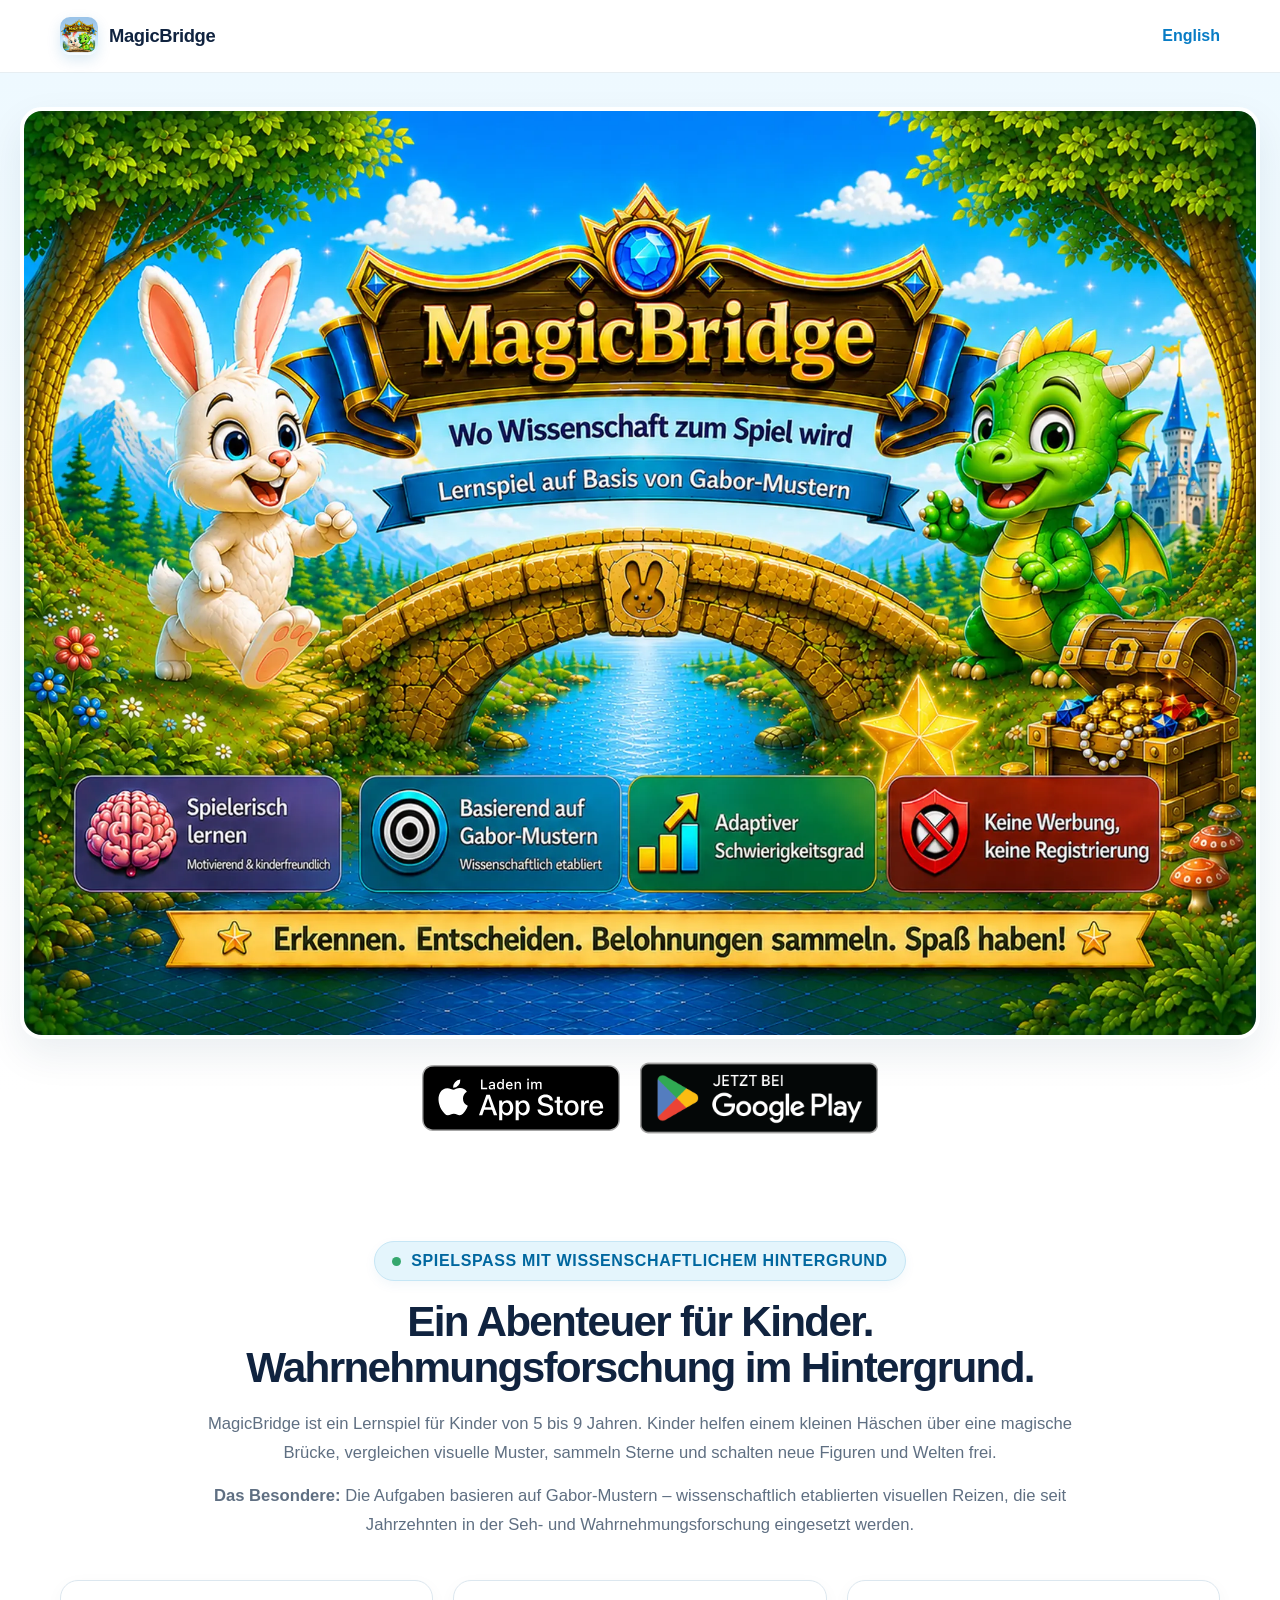
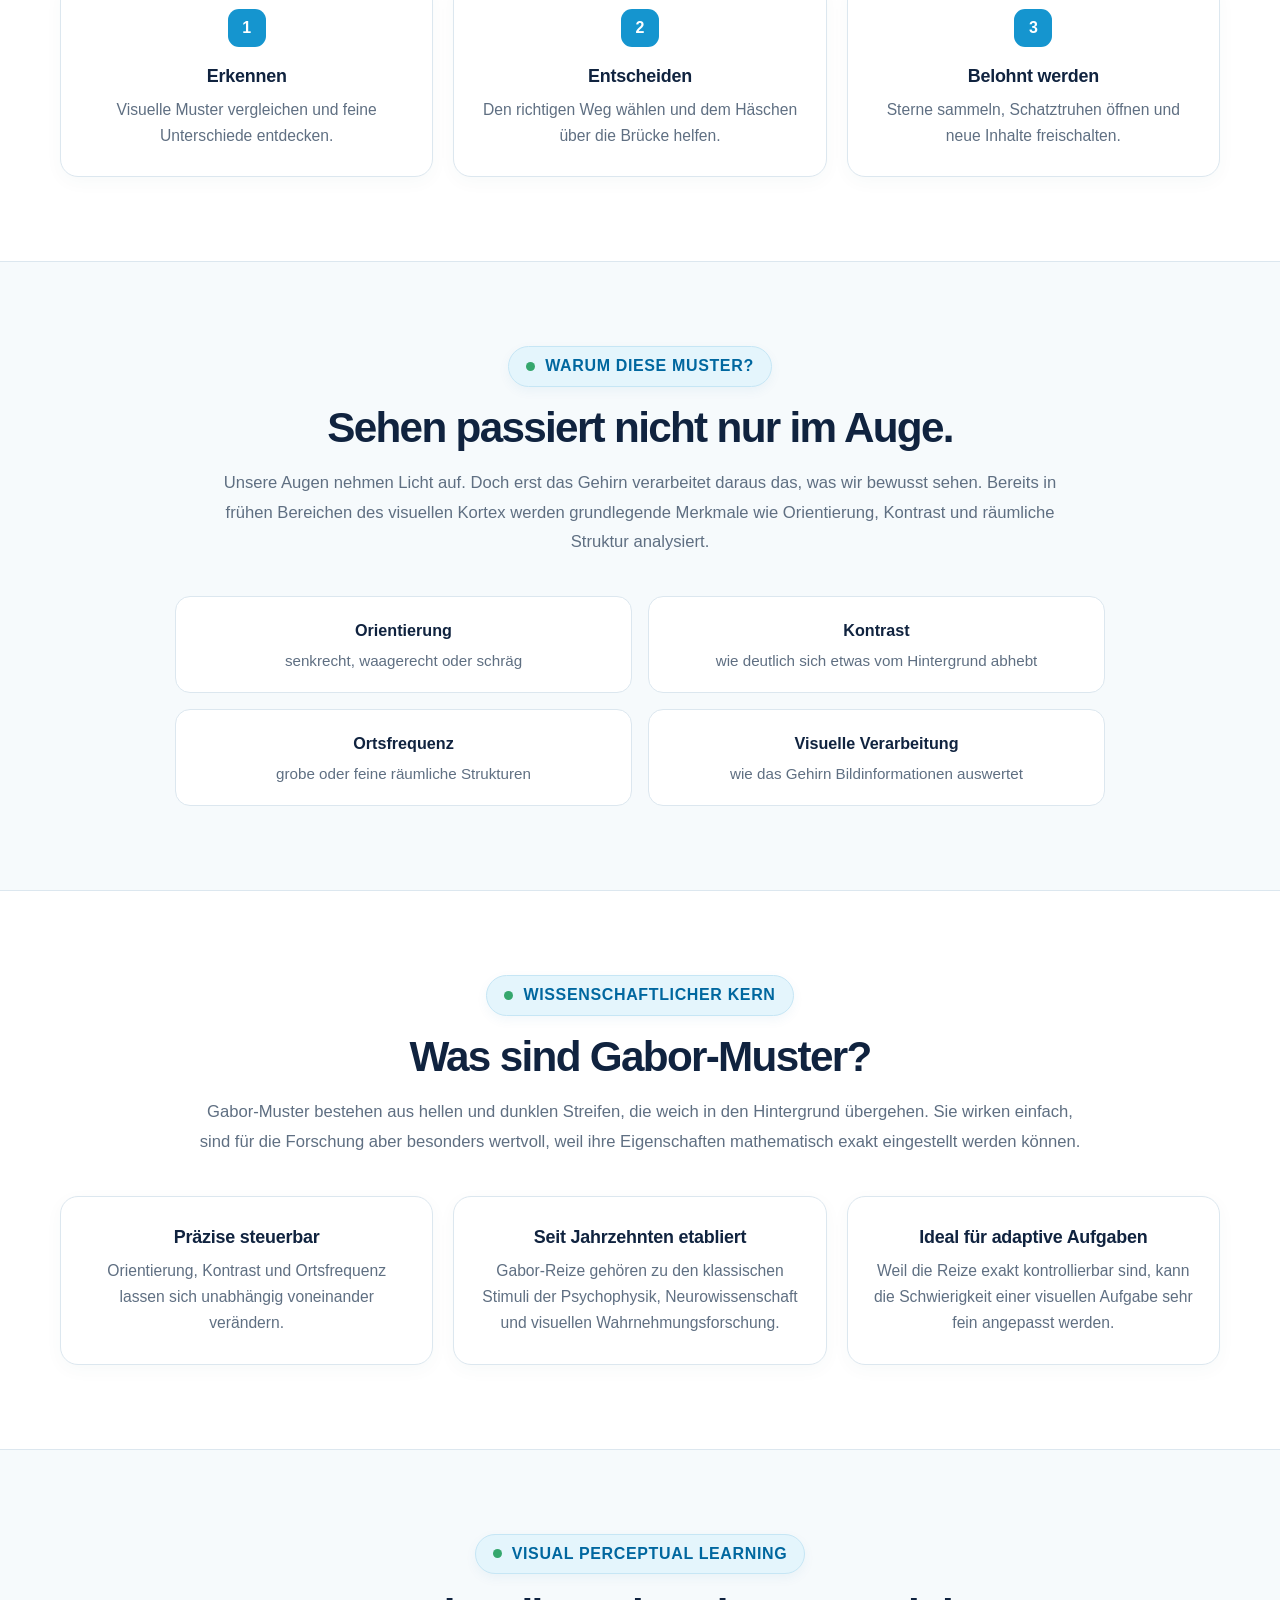
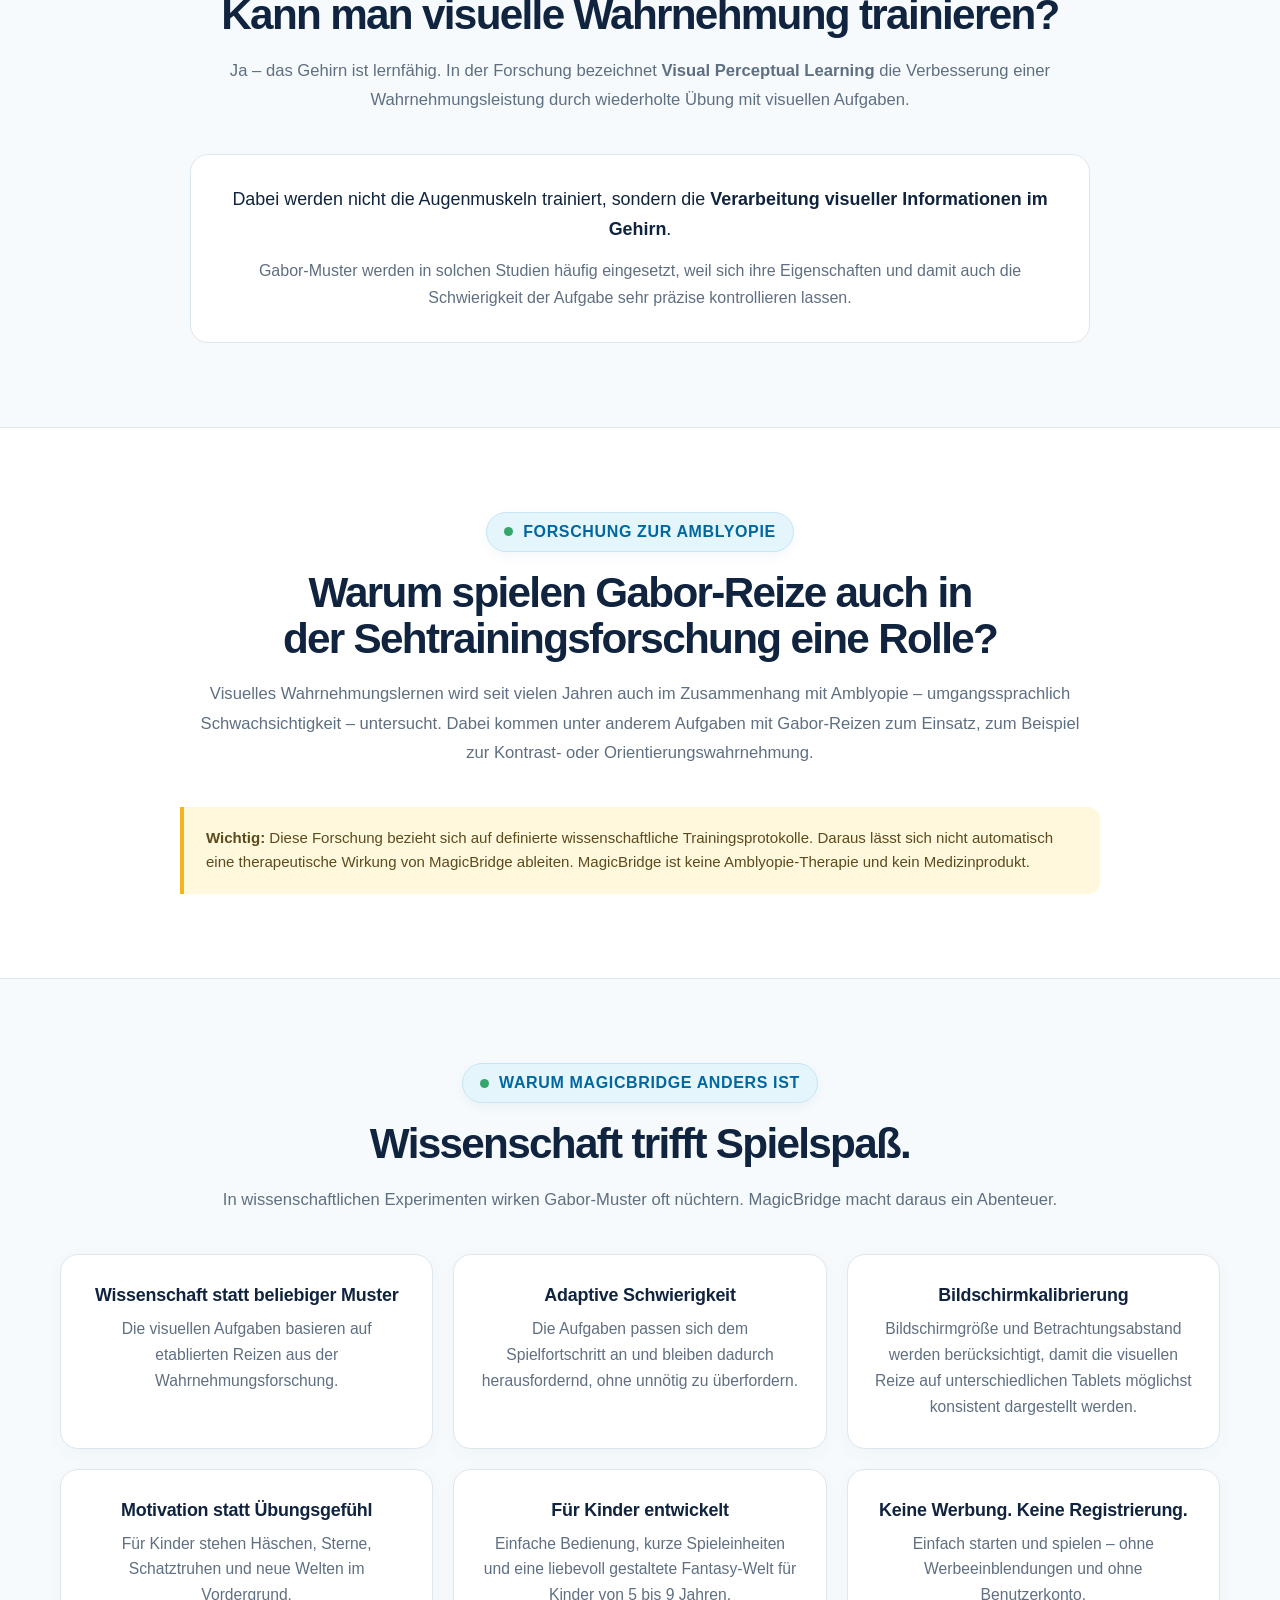
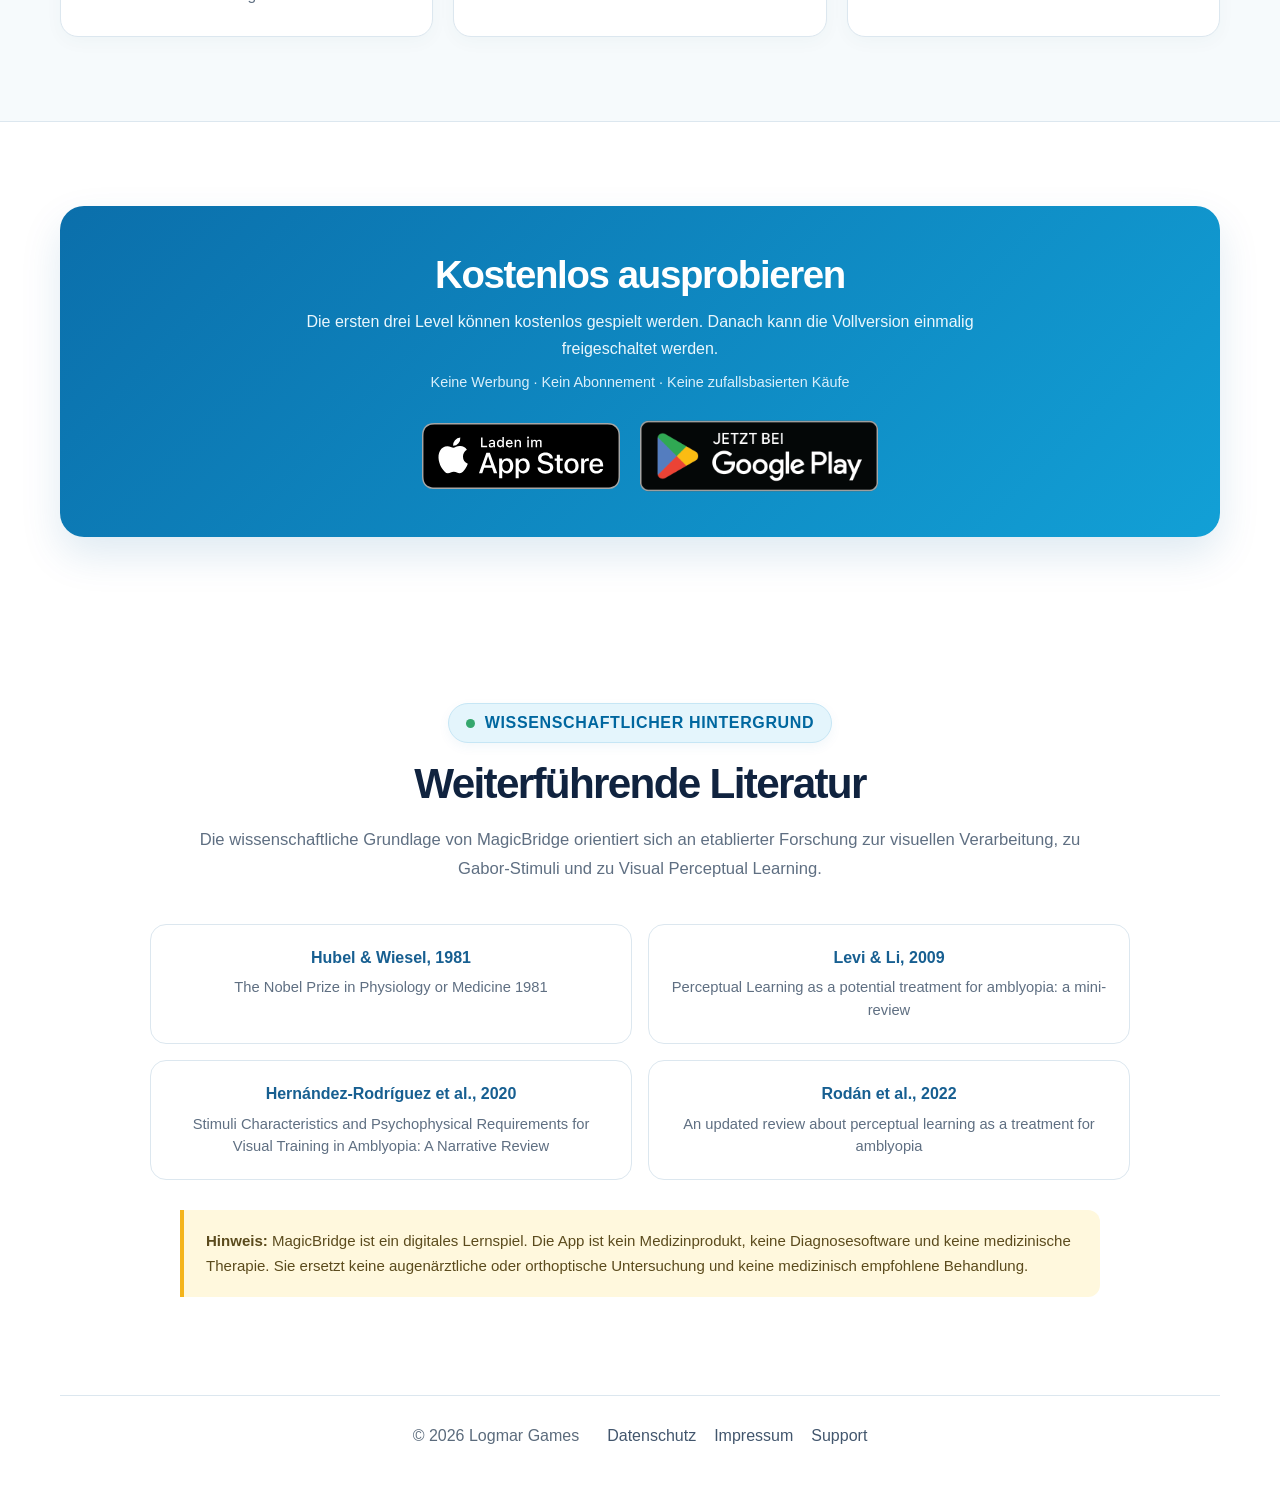
==== commit 5b495f90: "Use official localized App Store and Google Play badges on German homepage" ====
--- a/index.html
+++ b/index.html
@@ -10,7 +10,7 @@
   <link rel="alternate" hreflang="en" href="https://logmar.games/en/">
   <link rel="alternate" hreflang="x-default" href="https://logmar.games/">
   <link rel="icon" href="/assets/app-icon.png">
-  <link rel="stylesheet" href="/assets/site.css?v=20260907-9">
+  <link rel="stylesheet" href="/assets/site.css?v=20260907-10">
 </head>
 <body class="home-page">
   <header class="site-header">
@@ -25,8 +25,8 @@
       <div class="home-wrap">
         <img class="showcase-image" src="/assets/showcase-de.webp" alt="MagicBridge – Wo Wissenschaft zum Spiel wird. Lernspiel auf Basis von Gabor-Mustern.">
         <div class="stores home-stores" aria-label="MagicBridge herunterladen">
-          <a class="store" href="https://apps.apple.com/us/app/magicbridge-gabor-game/id6802226492" target="_blank" rel="noopener"><svg viewBox="0 0 24 24" aria-hidden="true"><path d="M17.05 20.28c-.98.95-2.05.8-3.08.35-1.09-.46-2.09-.48-3.24 0-1.44.62-2.2.44-3.06-.35C2.79 15.25 3.51 7.59 9.05 7.31c1.35.07 2.29.74 3.08.79 1.18-.24 2.31-.93 3.57-.84 1.51.12 2.65.72 3.4 1.8-3.12 1.87-2.38 5.98.48 7.13-.57 1.5-1.31 2.99-2.53 4.1zM12.03 7.25C11.88 5.02 13.69 3.18 15.77 3c.29 2.58-2.34 4.5-3.74 4.25z"/></svg><span><small>Laden im</small><b>App Store</b></span></a>
-          <a class="store" href="https://play.google.com/store/apps/details?id=games.logmar.magicbridge" target="_blank" rel="noopener"><svg viewBox="0 0 24 24" aria-hidden="true"><path d="M3.18 2.44c-.4.43-.64 1.09-.64 1.94v15.24c0 .85.24 1.51.65 1.94l.07.06L12 12.88v-1.76L3.25 2.38l-.07.06zm11.73 13.35L12 12.88v-1.76l2.92-2.92.07.04 3.46 1.97c.99.56.99 1.48 0 2.05l-3.46 1.97-.08.06zm-.89.89L11.12 13.77 4.03 20.86c.52.55 1.39.62 2.36.07l7.63-4.25zM4.03 3.14l7.09 7.09 2.9-2.91-7.63-4.25c-.97-.54-1.84-.47-2.36.07z"/></svg><span><small>Jetzt bei</small><b>Google Play</b></span></a>
+          <a class="official-store-link" style="display:inline-flex;align-items:center;justify-content:center;width:224px;height:66px;text-decoration:none;line-height:0" href="https://apps.apple.com/us/app/magicbridge-gabor-game/id6802226492" target="_blank" rel="noopener"><img src="/assets/app-store-badge-de.svg" alt="Laden im App Store" style="display:block;height:66px;width:auto;max-width:100%"></a>
+          <a class="official-store-link" style="display:inline-flex;align-items:center;justify-content:center;width:224px;height:66px;text-decoration:none;line-height:0" href="https://play.google.com/store/apps/details?id=games.logmar.magicbridge" target="_blank" rel="noopener"><img src="/assets/google-play-badge-de.png" alt="Jetzt bei Google Play" style="display:block;height:92px;width:auto;max-width:none"></a>
         </div>
       </div>
     </section>
@@ -43,7 +43,7 @@
 
     <section class="section section-soft"><div class="wrap"><div class="section-head section-head-wide centered"><span class="eyebrow">Warum MagicBridge anders ist</span><h2>Wissenschaft trifft Spielspaß.</h2><p>In wissenschaftlichen Experimenten wirken Gabor-Muster oft nüchtern. MagicBridge macht daraus ein Abenteuer.</p></div><div class="cards cards-3 feature-cards"><article class="card"><h3>Wissenschaft statt beliebiger Muster</h3><p>Die visuellen Aufgaben basieren auf etablierten Reizen aus der Wahrnehmungsforschung.</p></article><article class="card"><h3>Adaptive Schwierigkeit</h3><p>Die Aufgaben passen sich dem Spielfortschritt an und bleiben dadurch herausfordernd, ohne unnötig zu überfordern.</p></article><article class="card"><h3>Bildschirmkalibrierung</h3><p>Bildschirmgröße und Betrachtungsabstand werden berücksichtigt, damit die visuellen Reize auf unterschiedlichen Tablets möglichst konsistent dargestellt werden.</p></article><article class="card"><h3>Motivation statt Übungsgefühl</h3><p>Für Kinder stehen Häschen, Sterne, Schatztruhen und neue Welten im Vordergrund.</p></article><article class="card"><h3>Für Kinder entwickelt</h3><p>Einfache Bedienung, kurze Spieleinheiten und eine liebevoll gestaltete Fantasy-Welt für Kinder von 5 bis 9 Jahren.</p></article><article class="card"><h3>Keine Werbung. Keine Registrierung.</h3><p>Einfach starten und spielen – ohne Werbeeinblendungen und ohne Benutzerkonto.</p></article></div></div></section>
 
-    <section class="section"><div class="wrap"><div class="cta"><div class="cta-copy"><h2>Kostenlos ausprobieren</h2><p>Die ersten drei Level können kostenlos gespielt werden. Danach kann die Vollversion einmalig freigeschaltet werden.</p><p class="cta-micro">Keine Werbung · Kein Abonnement · Keine zufallsbasierten Käufe</p></div><div class="stores cta-stores" aria-label="MagicBridge herunterladen"><a class="store store-light" href="https://apps.apple.com/us/app/magicbridge-gabor-game/id6802226492" target="_blank" rel="noopener"><svg viewBox="0 0 24 24" aria-hidden="true"><path d="M17.05 20.28c-.98.95-2.05.8-3.08.35-1.09-.46-2.09-.48-3.24 0-1.44.62-2.2.44-3.06-.35C2.79 15.25 3.51 7.59 9.05 7.31c1.35.07 2.29.74 3.08.79 1.18-.24 2.31-.93 3.57-.84 1.51.12 2.65.72 3.4 1.8-3.12 1.87-2.38 5.98.48 7.13-.57 1.5-1.31 2.99-2.53 4.1zM12.03 7.25C11.88 5.02 13.69 3.18 15.77 3c.29 2.58-2.34 4.5-3.74 4.25z"/></svg><span><small>Laden im</small><b>App Store</b></span></a><a class="store store-light" href="https://play.google.com/store/apps/details?id=games.logmar.magicbridge" target="_blank" rel="noopener"><svg viewBox="0 0 24 24" aria-hidden="true"><path d="M3.18 2.44c-.4.43-.64 1.09-.64 1.94v15.24c0 .85.24 1.51.65 1.94l.07.06L12 12.88v-1.76L3.25 2.38l-.07.06zm11.73 13.35L12 12.88v-1.76l2.92-2.92.07.04 3.46 1.97c.99.56.99 1.48 0 2.05l-3.46 1.97-.08.06zm-.89.89L11.12 13.77 4.03 20.86c.52.55 1.39.62 2.36.07l7.63-4.25zM4.03 3.14l7.09 7.09 2.9-2.91-7.63-4.25c-.97-.54-1.84-.47-2.36.07z"/></svg><span><small>Jetzt bei</small><b>Google Play</b></span></a></div></div></div></section>
+    <section class="section"><div class="wrap"><div class="cta"><div class="cta-copy"><h2>Kostenlos ausprobieren</h2><p>Die ersten drei Level können kostenlos gespielt werden. Danach kann die Vollversion einmalig freigeschaltet werden.</p><p class="cta-micro">Keine Werbung · Kein Abonnement · Keine zufallsbasierten Käufe</p></div><div class="stores cta-stores" aria-label="MagicBridge herunterladen"><a class="official-store-link" style="display:inline-flex;align-items:center;justify-content:center;width:224px;height:66px;text-decoration:none;line-height:0" href="https://apps.apple.com/us/app/magicbridge-gabor-game/id6802226492" target="_blank" rel="noopener"><img src="/assets/app-store-badge-de.svg" alt="Laden im App Store" style="display:block;height:66px;width:auto;max-width:100%"></a><a class="official-store-link" style="display:inline-flex;align-items:center;justify-content:center;width:224px;height:66px;text-decoration:none;line-height:0" href="https://play.google.com/store/apps/details?id=games.logmar.magicbridge" target="_blank" rel="noopener"><img src="/assets/google-play-badge-de.png" alt="Jetzt bei Google Play" style="display:block;height:92px;width:auto;max-width:none"></a></div></div></div></section>
 
     <section class="section science-sources"><div class="wrap"><div class="section-head section-head-wide"><span class="eyebrow">Wissenschaftlicher Hintergrund</span><h2>Weiterführende Literatur</h2><p>Die wissenschaftliche Grundlage von MagicBridge orientiert sich an etablierter Forschung zur visuellen Verarbeitung, zu Gabor-Stimuli und zu Visual Perceptual Learning.</p></div><div class="source-list"><a href="https://www.nobelprize.org/prizes/medicine/1981/summary/" target="_blank" rel="noopener"><strong>Hubel &amp; Wiesel, 1981</strong><span>The Nobel Prize in Physiology or Medicine 1981</span></a><a href="https://pmc.ncbi.nlm.nih.gov/articles/PMC2764839/" target="_blank" rel="noopener"><strong>Levi &amp; Li, 2009</strong><span>Perceptual Learning as a potential treatment for amblyopia: a mini-review</span></a><a href="https://pmc.ncbi.nlm.nih.gov/articles/PMC7764820/" target="_blank" rel="noopener"><strong>Hernández-Rodríguez et al., 2020</strong><span>Stimuli Characteristics and Psychophysical Requirements for Visual Training in Amblyopia: A Narrative Review</span></a><a href="https://pmc.ncbi.nlm.nih.gov/articles/PMC8712591/" target="_blank" rel="noopener"><strong>Rodán et al., 2022</strong><span>An updated review about perceptual learning as a treatment for amblyopia</span></a></div><div class="notice notice-bottom"><strong>Hinweis:</strong> MagicBridge ist ein digitales Lernspiel. Die App ist kein Medizinprodukt, keine Diagnosesoftware und keine medizinische Therapie. Sie ersetzt keine augenärztliche oder orthoptische Untersuchung und keine medizinisch empfohlene Behandlung.</div></div></section>
   </main>
--- a/assets/site.css
+++ b/assets/site.css
@@ -53,4 +53,4 @@
 .site-footer{padding:34px 0 44px;color:#5b6b7c}.home-footer{padding-top:14px}.footer-row{display:flex;justify-content:center;gap:28px;align-items:center;border-top:1px solid var(--line);padding-top:26px;text-align:center;flex-wrap:wrap}.footer-links{display:flex;flex-wrap:wrap;gap:18px}.footer-links a{color:#42566d;text-decoration:none}.footer-links a:hover{color:var(--blue)}
 .legal-shell{padding:54px 0 86px}.legal{max-width:900px;margin:auto;background:#fff;border:1px solid var(--line);border-radius:24px;padding:clamp(25px,5vw,56px);box-shadow:var(--shadow)}.legal h1{font-size:clamp(2.15rem,5vw,3.5rem);line-height:1.05;margin:0 0 14px;letter-spacing:-.04em;text-wrap:balance}.legal h2{margin:34px 0 10px;font-size:1.35rem;color:#175f91}.legal p,.legal li{color:#3f5063}.legal ul{padding-left:22px}.legal .meta{color:#687789;margin-bottom:30px}.legal .topline{display:flex;justify-content:space-between;gap:20px;align-items:center;margin-bottom:26px}.legal .topline a{color:var(--blue);font-weight:800;text-decoration:none}.contact-box{padding:22px;border-radius:16px;background:var(--mist);border:1px solid var(--line);margin:25px 0}.contact-box a{color:var(--blue);font-weight:800}.back{display:inline-flex;gap:8px;align-items:center;color:var(--blue);font-weight:800;text-decoration:none}.legal .privacy-title{font-size:clamp(1.8rem,4vw,2.75rem);line-height:1.12;letter-spacing:-.035em}
 @media(max-width:900px){.section{padding:68px 0}.cards-3{grid-template-columns:1fr}.source-list{grid-template-columns:1fr}.section-head h2{font-size:clamp(2rem,5.6vw,2.55rem);max-width:860px}.section-head p{font-size:1rem}.cta-stores{flex-wrap:wrap}}
-@media(max-width:580px){.wrap{width:min(100% - 28px,1160px)}.home-wrap{width:min(100% - 18px,1240px)}.nav{height:64px}.brand{font-size:1.04rem}.brand-mark{width:36px;height:36px}.showcase-image{border-width:3px;border-radius:16px}.home-main{padding-top:16px}.home-stores{align-items:center;flex-direction:column;margin-top:20px}.home-stores .store{width:224px;max-width:100%;margin:auto}.section{padding:54px 0}.section-head{margin-bottom:30px}.section-head h2{font-size:clamp(1.85rem,8vw,2.2rem);line-height:1.12;max-width:100%;margin-top:14px}.section-head p{font-size:.98rem;line-height:1.7}.eyebrow{font-size:.82rem;letter-spacing:.035em;padding:9px 13px}.card{padding:22px}.feature-grid{grid-template-columns:1fr}.science-callout{padding:24px}.notice{font-size:.9rem}.cta{padding:32px 22px;gap:24px;border-radius:20px}.cta-stores{width:100%;flex-direction:column;align-items:center}.cta-stores .store{width:224px;max-width:100%}.source-list a{padding:20px}.footer-row{flex-direction:column;gap:12px}.legal-shell{padding:24px 0 55px}.legal{border-radius:18px}.legal .topline{align-items:flex-start;flex-direction:column}}
+@media(max-width:580px){.wrap{width:min(100% - 28px,1160px)}.home-wrap{width:min(100% - 18px,1240px)}.nav{height:64px}.brand{font-size:1.04rem}.brand-mark{width:36px;height:36px}.showcase-image{border-width:3px;border-radius:16px}.home-main{padding-top:16px}.home-stores{align-items:center;flex-direction:column;margin-top:20px}.home-stores .store{width:224px;max-width:100%;margin:auto}.section{padding:54px 0}.section-head{margin-bottom:30px}.section-head h2{font-size:clamp(1.85rem,8vw,2.2rem);line-height:1.12;max-width:100%;margin-top:14px}.section-head p{font-size:.98rem;line-height:1.7}.eyebrow{font-size:.82rem;letter-spacing:.035em;padding:9px 13px}.card{padding:22px}.feature-grid{grid-template-columns:1fr}.science-callout{padding:24px}.notice{font-size:.86rem;line-height:1.56;padding:17px 17px;margin-left:-5px;margin-right:-5px}.cta{padding:32px 22px;gap:24px;border-radius:20px}.cta-stores{width:100%;flex-direction:column;align-items:center}.cta-stores .store{width:224px;max-width:100%}.source-list a{padding:20px}.footer-row{flex-direction:column;gap:12px}.legal-shell{padding:24px 0 55px}.legal{border-radius:18px}.legal .topline{align-items:flex-start;flex-direction:column}}
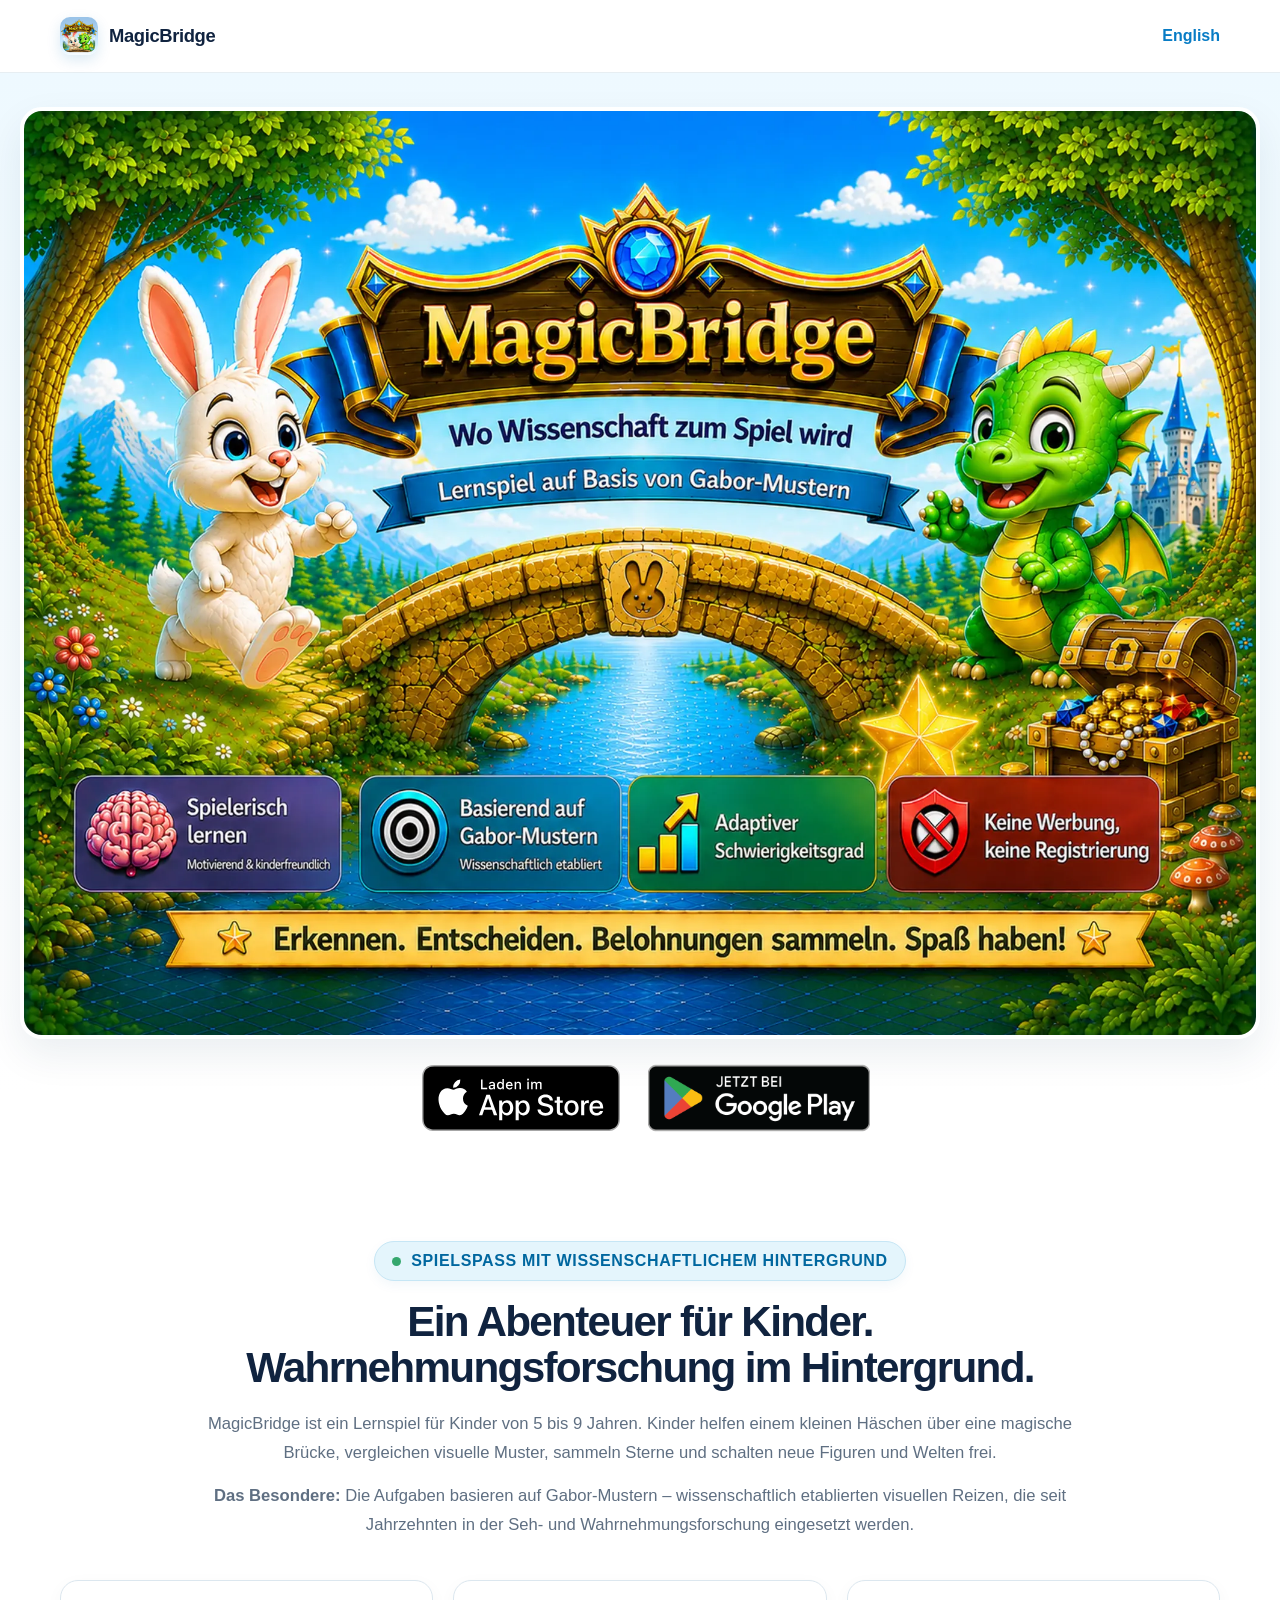
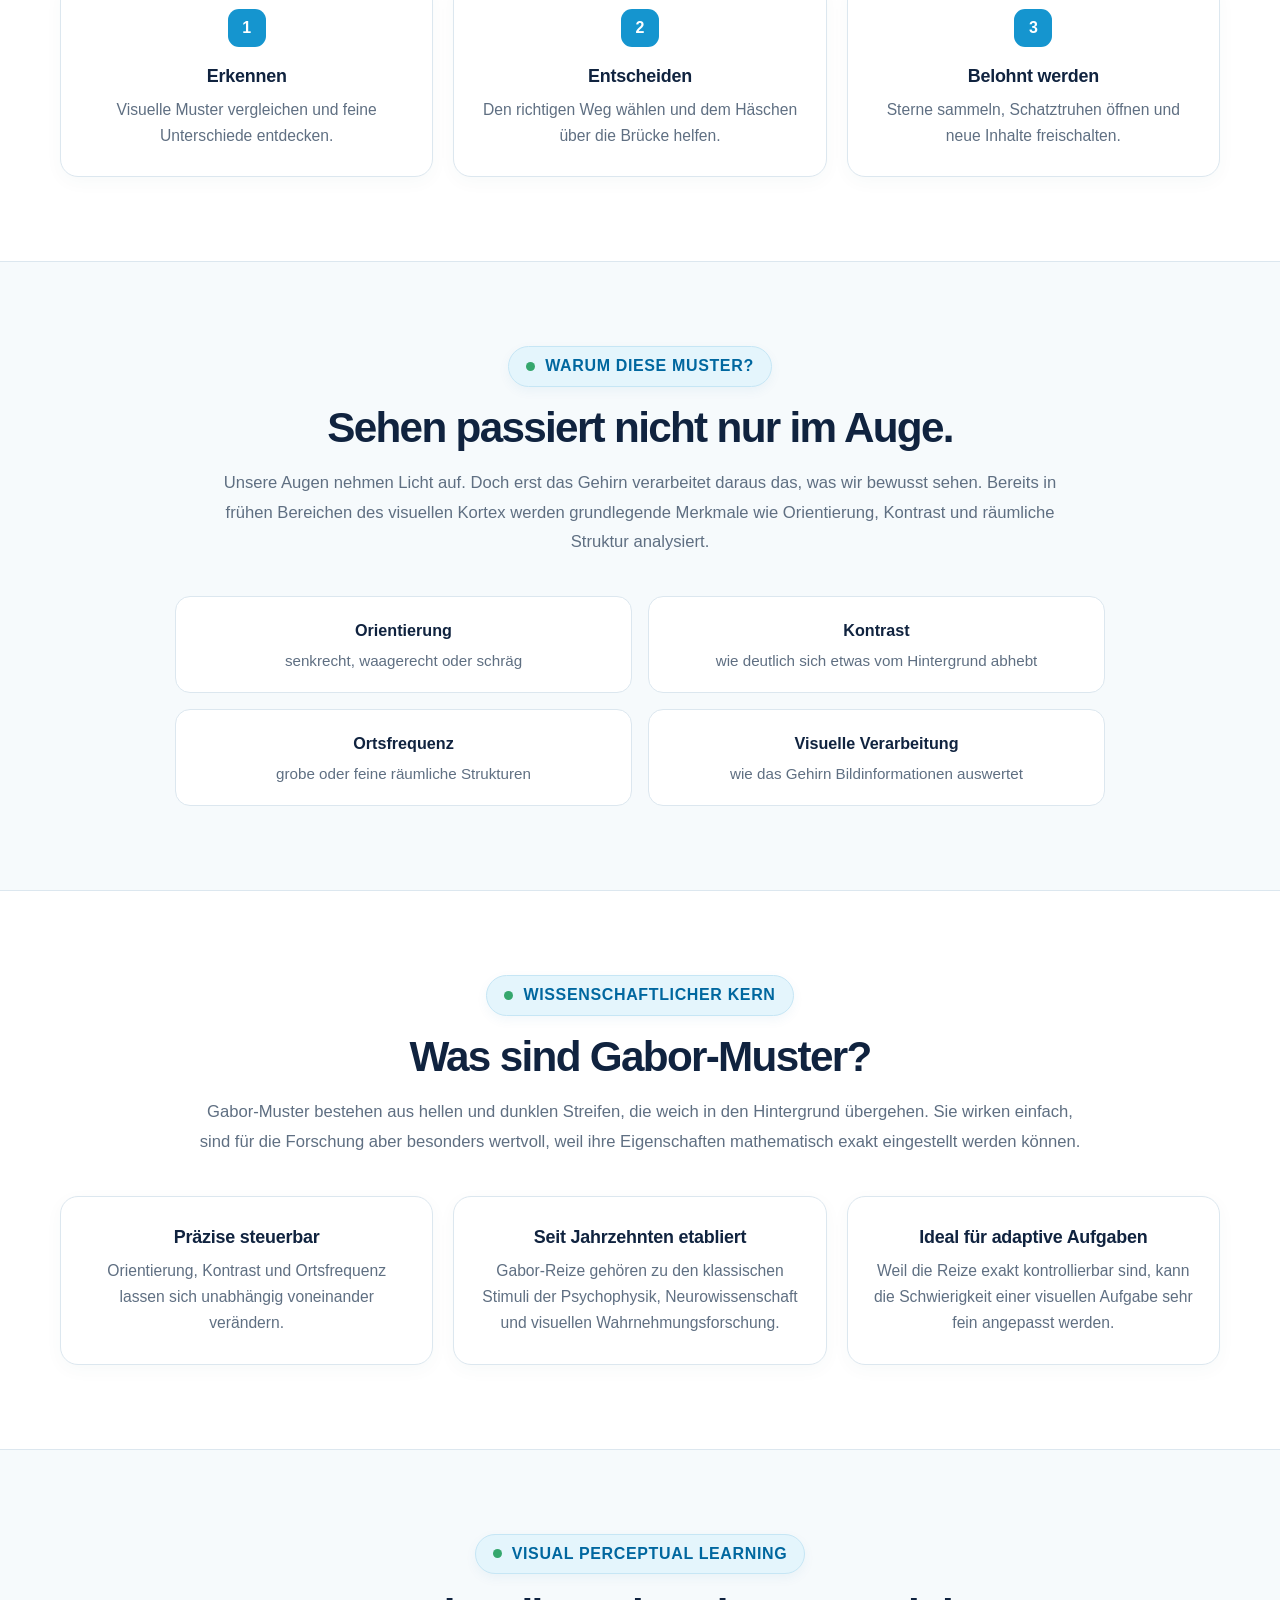
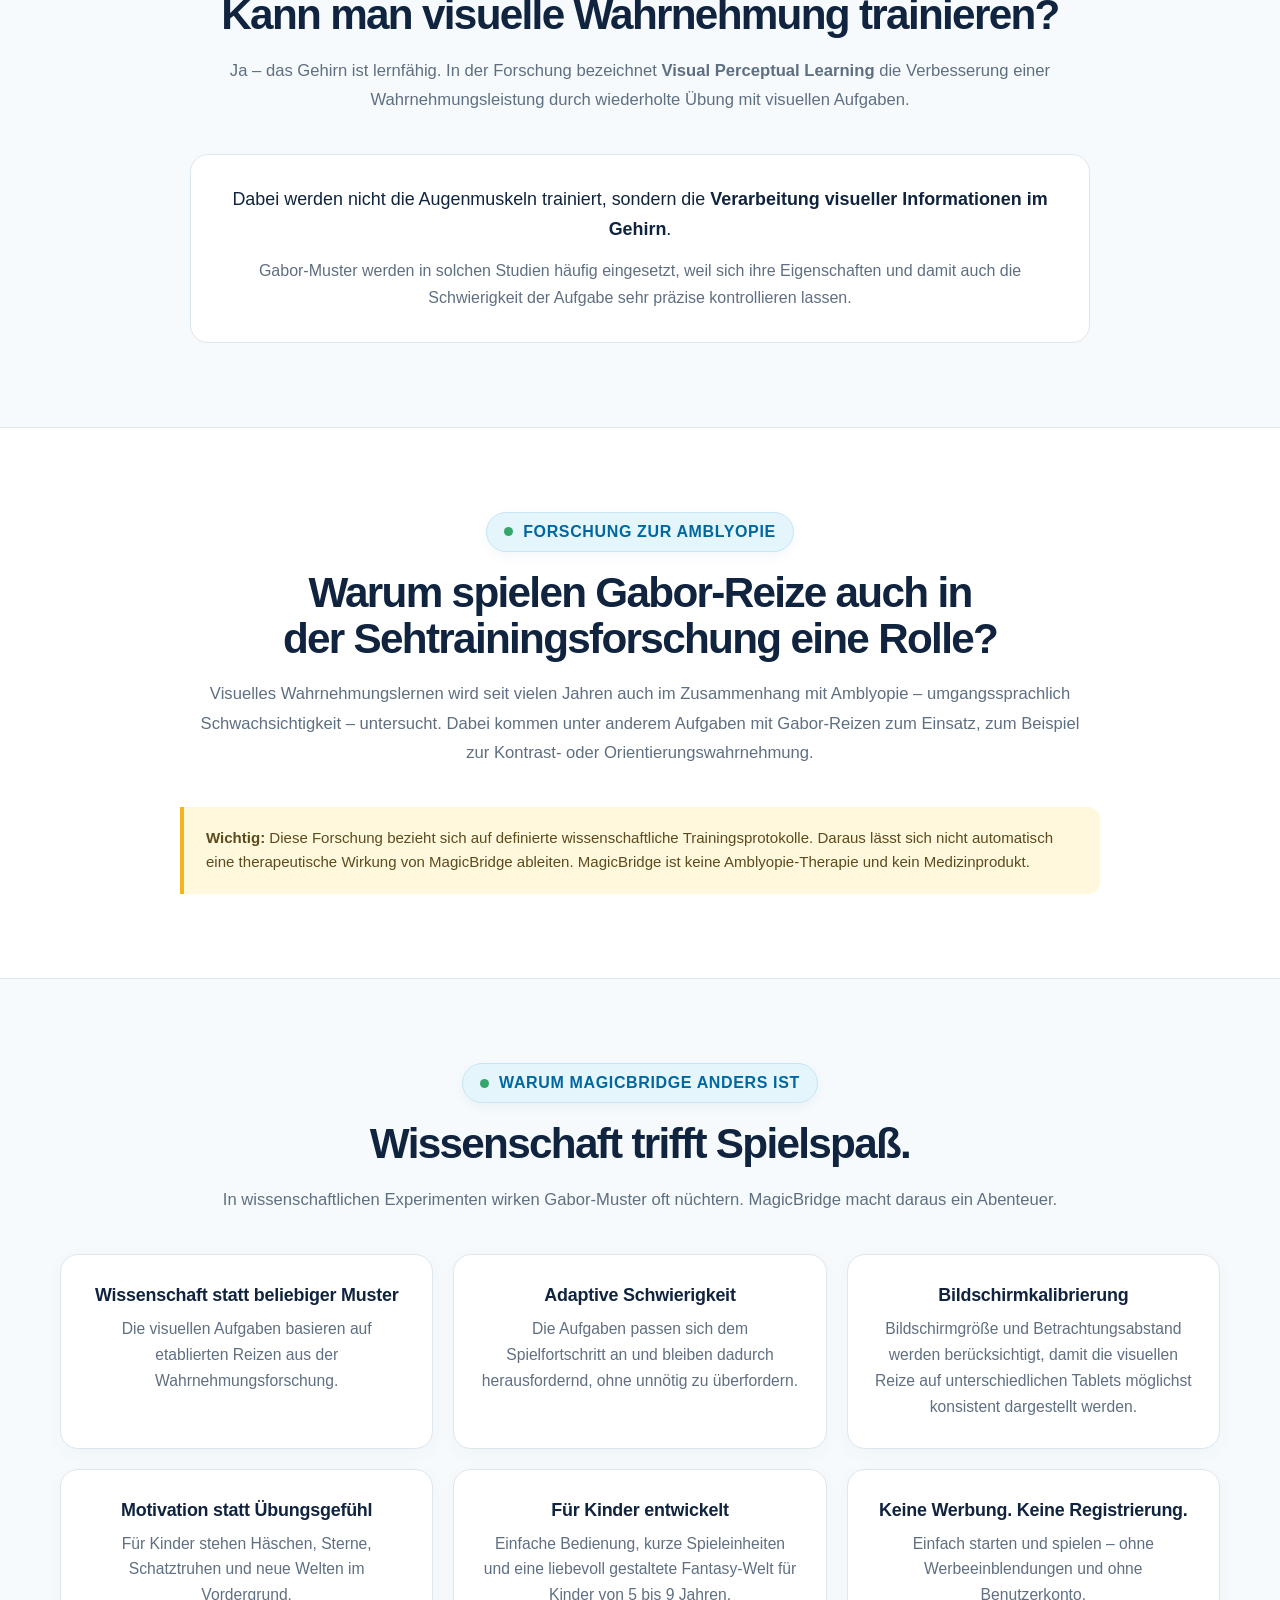
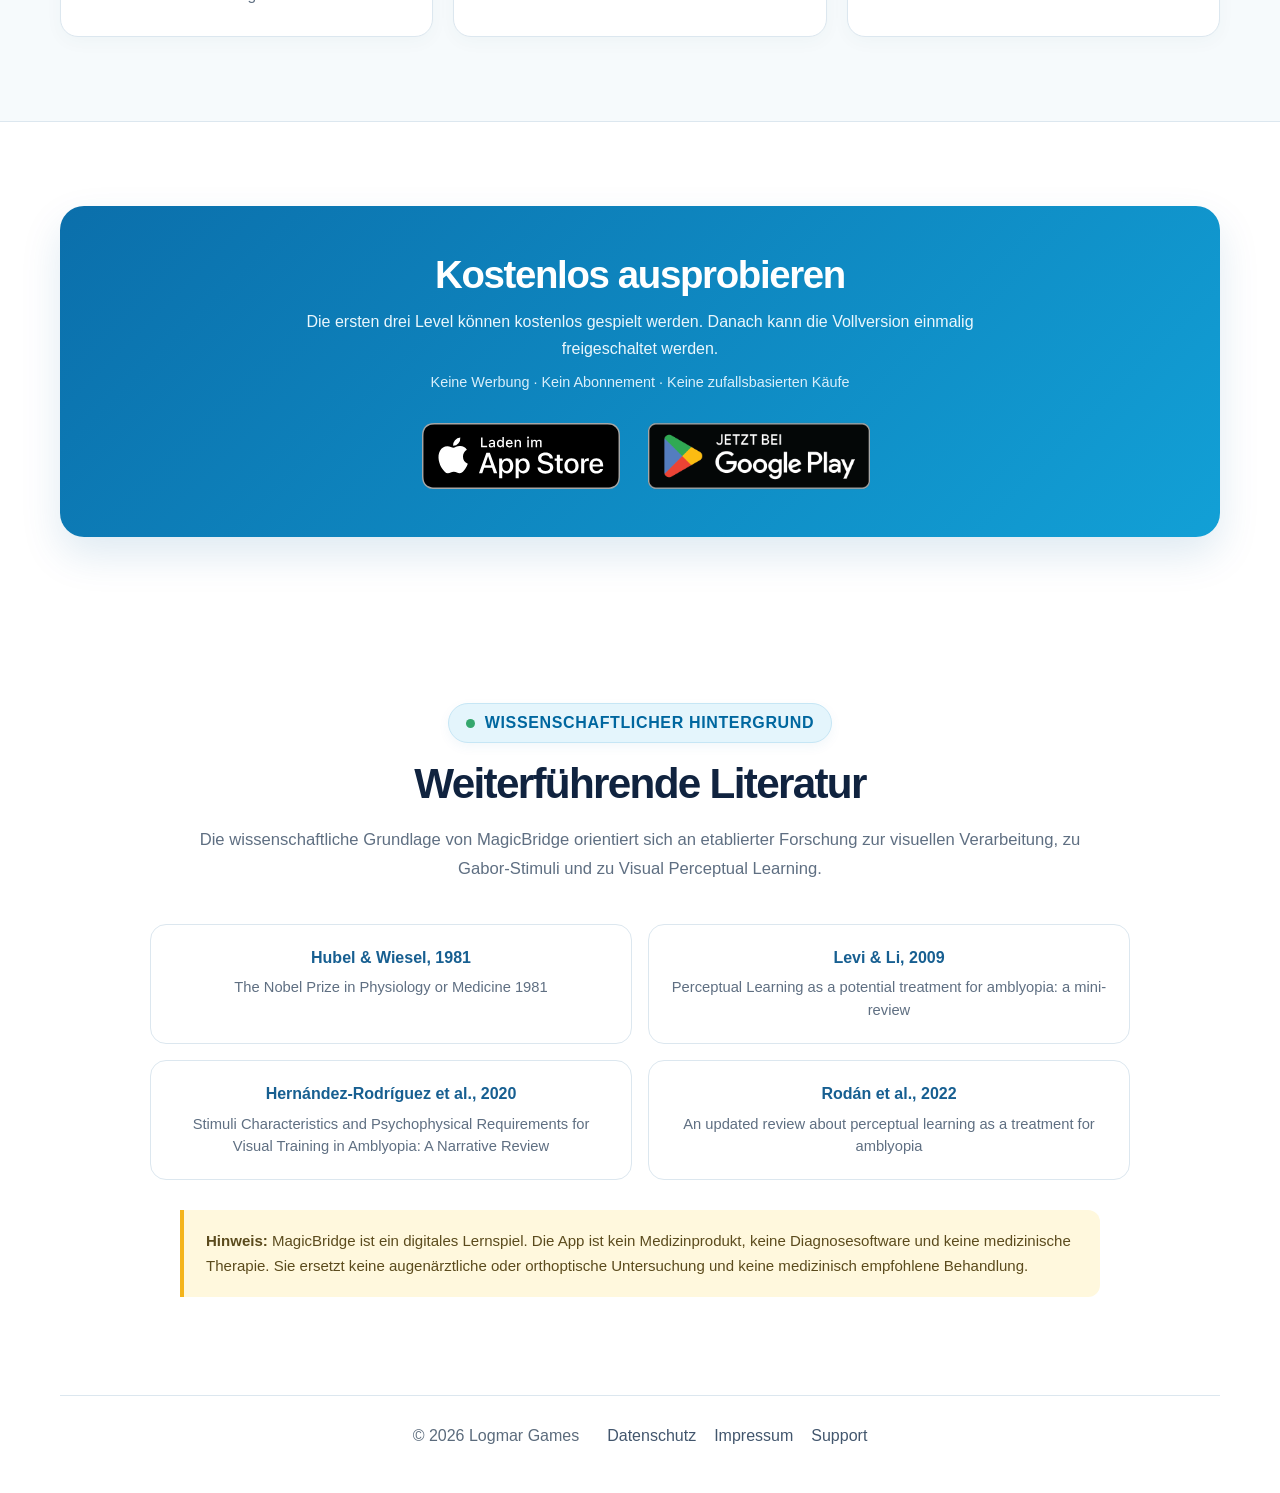
==== commit f75c6e45: "Balance German Google Play badge size" ====
--- a/index.html
+++ b/index.html
@@ -26,7 +26,7 @@
         <img class="showcase-image" src="/assets/showcase-de.webp" alt="MagicBridge – Wo Wissenschaft zum Spiel wird. Lernspiel auf Basis von Gabor-Mustern.">
         <div class="stores home-stores" aria-label="MagicBridge herunterladen">
           <a class="official-store-link" style="display:inline-flex;align-items:center;justify-content:center;width:224px;height:66px;text-decoration:none;line-height:0" href="https://apps.apple.com/us/app/magicbridge-gabor-game/id6802226492" target="_blank" rel="noopener"><img src="/assets/app-store-badge-de.svg" alt="Laden im App Store" style="display:block;height:66px;width:auto;max-width:100%"></a>
-          <a class="official-store-link" style="display:inline-flex;align-items:center;justify-content:center;width:224px;height:66px;text-decoration:none;line-height:0" href="https://play.google.com/store/apps/details?id=games.logmar.magicbridge" target="_blank" rel="noopener"><img src="/assets/google-play-badge-de.png" alt="Jetzt bei Google Play" style="display:block;height:92px;width:auto;max-width:none"></a>
+          <a class="official-store-link" style="display:inline-flex;align-items:center;justify-content:center;width:224px;height:66px;text-decoration:none;line-height:0" href="https://play.google.com/store/apps/details?id=games.logmar.magicbridge" target="_blank" rel="noopener"><img src="/assets/google-play-badge-de.png" alt="Jetzt bei Google Play" style="display:block;height:86px;width:auto;max-width:none"></a>
         </div>
       </div>
     </section>
@@ -43,7 +43,7 @@
 
     <section class="section section-soft"><div class="wrap"><div class="section-head section-head-wide centered"><span class="eyebrow">Warum MagicBridge anders ist</span><h2>Wissenschaft trifft Spielspaß.</h2><p>In wissenschaftlichen Experimenten wirken Gabor-Muster oft nüchtern. MagicBridge macht daraus ein Abenteuer.</p></div><div class="cards cards-3 feature-cards"><article class="card"><h3>Wissenschaft statt beliebiger Muster</h3><p>Die visuellen Aufgaben basieren auf etablierten Reizen aus der Wahrnehmungsforschung.</p></article><article class="card"><h3>Adaptive Schwierigkeit</h3><p>Die Aufgaben passen sich dem Spielfortschritt an und bleiben dadurch herausfordernd, ohne unnötig zu überfordern.</p></article><article class="card"><h3>Bildschirmkalibrierung</h3><p>Bildschirmgröße und Betrachtungsabstand werden berücksichtigt, damit die visuellen Reize auf unterschiedlichen Tablets möglichst konsistent dargestellt werden.</p></article><article class="card"><h3>Motivation statt Übungsgefühl</h3><p>Für Kinder stehen Häschen, Sterne, Schatztruhen und neue Welten im Vordergrund.</p></article><article class="card"><h3>Für Kinder entwickelt</h3><p>Einfache Bedienung, kurze Spieleinheiten und eine liebevoll gestaltete Fantasy-Welt für Kinder von 5 bis 9 Jahren.</p></article><article class="card"><h3>Keine Werbung. Keine Registrierung.</h3><p>Einfach starten und spielen – ohne Werbeeinblendungen und ohne Benutzerkonto.</p></article></div></div></section>
 
-    <section class="section"><div class="wrap"><div class="cta"><div class="cta-copy"><h2>Kostenlos ausprobieren</h2><p>Die ersten drei Level können kostenlos gespielt werden. Danach kann die Vollversion einmalig freigeschaltet werden.</p><p class="cta-micro">Keine Werbung · Kein Abonnement · Keine zufallsbasierten Käufe</p></div><div class="stores cta-stores" aria-label="MagicBridge herunterladen"><a class="official-store-link" style="display:inline-flex;align-items:center;justify-content:center;width:224px;height:66px;text-decoration:none;line-height:0" href="https://apps.apple.com/us/app/magicbridge-gabor-game/id6802226492" target="_blank" rel="noopener"><img src="/assets/app-store-badge-de.svg" alt="Laden im App Store" style="display:block;height:66px;width:auto;max-width:100%"></a><a class="official-store-link" style="display:inline-flex;align-items:center;justify-content:center;width:224px;height:66px;text-decoration:none;line-height:0" href="https://play.google.com/store/apps/details?id=games.logmar.magicbridge" target="_blank" rel="noopener"><img src="/assets/google-play-badge-de.png" alt="Jetzt bei Google Play" style="display:block;height:92px;width:auto;max-width:none"></a></div></div></div></section>
+    <section class="section"><div class="wrap"><div class="cta"><div class="cta-copy"><h2>Kostenlos ausprobieren</h2><p>Die ersten drei Level können kostenlos gespielt werden. Danach kann die Vollversion einmalig freigeschaltet werden.</p><p class="cta-micro">Keine Werbung · Kein Abonnement · Keine zufallsbasierten Käufe</p></div><div class="stores cta-stores" aria-label="MagicBridge herunterladen"><a class="official-store-link" style="display:inline-flex;align-items:center;justify-content:center;width:224px;height:66px;text-decoration:none;line-height:0" href="https://apps.apple.com/us/app/magicbridge-gabor-game/id6802226492" target="_blank" rel="noopener"><img src="/assets/app-store-badge-de.svg" alt="Laden im App Store" style="display:block;height:66px;width:auto;max-width:100%"></a><a class="official-store-link" style="display:inline-flex;align-items:center;justify-content:center;width:224px;height:66px;text-decoration:none;line-height:0" href="https://play.google.com/store/apps/details?id=games.logmar.magicbridge" target="_blank" rel="noopener"><img src="/assets/google-play-badge-de.png" alt="Jetzt bei Google Play" style="display:block;height:86px;width:auto;max-width:none"></a></div></div></div></section>
 
     <section class="section science-sources"><div class="wrap"><div class="section-head section-head-wide"><span class="eyebrow">Wissenschaftlicher Hintergrund</span><h2>Weiterführende Literatur</h2><p>Die wissenschaftliche Grundlage von MagicBridge orientiert sich an etablierter Forschung zur visuellen Verarbeitung, zu Gabor-Stimuli und zu Visual Perceptual Learning.</p></div><div class="source-list"><a href="https://www.nobelprize.org/prizes/medicine/1981/summary/" target="_blank" rel="noopener"><strong>Hubel &amp; Wiesel, 1981</strong><span>The Nobel Prize in Physiology or Medicine 1981</span></a><a href="https://pmc.ncbi.nlm.nih.gov/articles/PMC2764839/" target="_blank" rel="noopener"><strong>Levi &amp; Li, 2009</strong><span>Perceptual Learning as a potential treatment for amblyopia: a mini-review</span></a><a href="https://pmc.ncbi.nlm.nih.gov/articles/PMC7764820/" target="_blank" rel="noopener"><strong>Hernández-Rodríguez et al., 2020</strong><span>Stimuli Characteristics and Psychophysical Requirements for Visual Training in Amblyopia: A Narrative Review</span></a><a href="https://pmc.ncbi.nlm.nih.gov/articles/PMC8712591/" target="_blank" rel="noopener"><strong>Rodán et al., 2022</strong><span>An updated review about perceptual learning as a treatment for amblyopia</span></a></div><div class="notice notice-bottom"><strong>Hinweis:</strong> MagicBridge ist ein digitales Lernspiel. Die App ist kein Medizinprodukt, keine Diagnosesoftware und keine medizinische Therapie. Sie ersetzt keine augenärztliche oder orthoptische Untersuchung und keine medizinisch empfohlene Behandlung.</div></div></section>
   </main>
